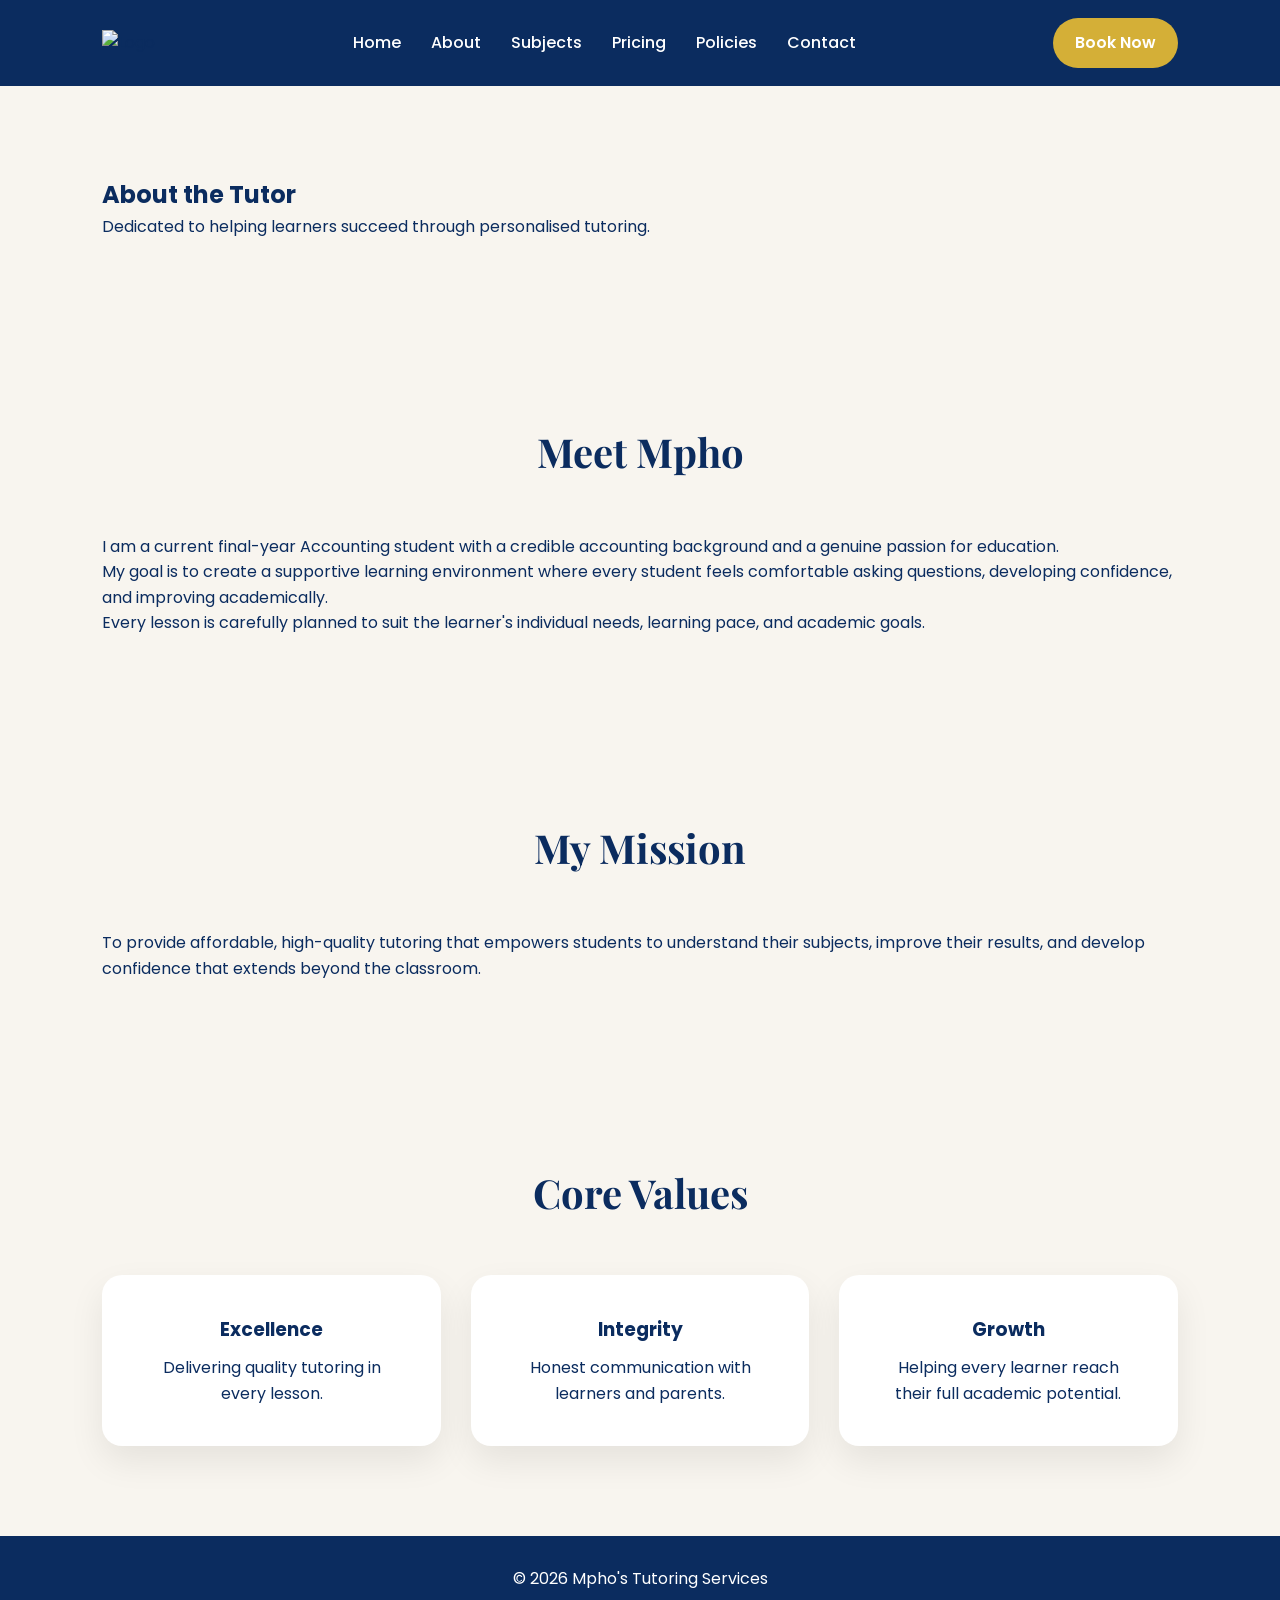
==== about.html @ 8856377a "Create about.html" ====
<!DOCTYPE html>
<html lang="en">

<head>

    <meta charset="UTF-8">
    <meta name="viewport" content="width=device-width, initial-scale=1.0">

    <title>About | Mpho's Tutoring Services</title>

    <link rel="stylesheet" href="css/style.css">

    <link href="https://fonts.googleapis.com/css2?family=Poppins:wght@300;400;500;600;700&family=Playfair+Display:wght@600;700&display=swap" rel="stylesheet">

</head>

<body>

<header>

    <div class="logo">
        <img src="images/logo.png" alt="Logo">
    </div>

    <nav>

        <ul>

            <li><a href="index.html">Home</a></li>

            <li><a href="about.html" class="active">About</a></li>

            <li><a href="subjects.html">Subjects</a></li>

            <li><a href="pricing.html">Pricing</a></li>

            <li><a href="policies.html">Policies</a></li>

            <li><a href="contact.html">Contact</a></li>

        </ul>

    </nav>

    <a href="booking.html" class="book-btn">Book Now</a>

</header>

<section class="page-hero">

    <h1>About the Tutor</h1>

    <p>Dedicated to helping learners succeed through personalised tutoring.</p>

</section>

<section class="about-section">

    <div class="about-text">

        <h2>Meet Mpho</h2>

        <p>

            I am a current final-year Accounting student with a credible accounting background and a genuine passion for education.

        </p>

        <p>

            My goal is to create a supportive learning environment where every student feels comfortable asking questions, developing confidence, and improving academically.

        </p>

        <p>

            Every lesson is carefully planned to suit the learner's individual needs, learning pace, and academic goals.

        </p>

    </div>

</section>

<section class="mission">

    <h2>My Mission</h2>

    <p>

        To provide affordable, high-quality tutoring that empowers students to understand their subjects, improve their results, and develop confidence that extends beyond the classroom.

    </p>

</section>

<section class="values">

    <h2>Core Values</h2>

    <div class="cards">

        <div class="card">

            <h3>Excellence</h3>

            <p>Delivering quality tutoring in every lesson.</p>

        </div>

        <div class="card">

            <h3>Integrity</h3>

            <p>Honest communication with learners and parents.</p>

        </div>

        <div class="card">

            <h3>Growth</h3>

            <p>Helping every learner reach their full academic potential.</p>

        </div>

    </div>

</section>

<footer>

    <p>© 2026 Mpho's Tutoring Services</p>

</footer>

</body>

</html>
---- css/style.css ----
/* ==========================
   MPHO'S TUTORING SERVICES
   STYLE SHEET
========================== */

*{
    margin:0;
    padding:0;
    box-sizing:border-box;
}

html{
    scroll-behavior:smooth;
}

body{
    font-family:'Poppins',sans-serif;
    background:#F8F5EF;
    color:#0B2C5F;
    line-height:1.6;
}

/* HEADER */

header{
    width:100%;
    background:#0B2C5F;
    display:flex;
    justify-content:space-between;
    align-items:center;
    padding:18px 8%;
    position:sticky;
    top:0;
    z-index:1000;
}

.logo img{
    width:70px;
}

nav ul{
    display:flex;
    list-style:none;
    gap:30px;
}

nav a{
    color:white;
    text-decoration:none;
    font-weight:500;
    transition:.3s;
}

nav a:hover{
    color:#D4AF37;
}

.book-btn{
    background:#D4AF37;
    color:white;
    padding:12px 22px;
    border-radius:50px;
    text-decoration:none;
    font-weight:600;
    transition:.3s;
}

.book-btn:hover{
    transform:translateY(-3px);
}

/* HERO */

.hero{
    min-height:90vh;
    display:flex;
    align-items:center;
    justify-content:space-between;
    padding:80px 8%;
    gap:60px;
}

.hero-text{
    max-width:600px;
}

.hero h1{
    font-family:'Playfair Display',serif;
    font-size:58px;
    margin-bottom:20px;
}

.hero h2{
    color:#D4AF37;
    margin-bottom:20px;
}

.hero p{
    margin-bottom:35px;
    font-size:18px;
}

.hero-button{
    display:inline-block;
    background:#0B2C5F;
    color:white;
    padding:16px 35px;
    border-radius:50px;
    text-decoration:none;
    transition:.3s;
}

.hero-button:hover{
    background:#D4AF37;
}

.hero-image img{
    width:350px;
}

/* SECTIONS */

section{
    padding:90px 8%;
}

section h2{
    font-family:'Playfair Display',serif;
    text-align:center;
    margin-bottom:50px;
    font-size:40px;
}

/* SUBJECTS */

.cards{
    display:grid;
    grid-template-columns:repeat(auto-fit,minmax(250px,1fr));
    gap:30px;
}

.card{
    background:white;
    border-radius:20px;
    padding:40px;
    text-align:center;
    box-shadow:0 15px 35px rgba(0,0,0,.08);
    transition:.3s;
}

.card:hover{
    transform:translateY(-10px);
}

.card i{
    font-size:50px;
    color:#D4AF37;
    margin-bottom:20px;
}

.card h3{
    margin-bottom:10px;
}

/* PRICING */

.pricing-grid{
    display:grid;
    grid-template-columns:repeat(auto-fit,minmax(250px,1fr));
    gap:30px;
}

.price-box{
    background:white;
    padding:40px;
    text-align:center;
    border-radius:20px;
    box-shadow:0 10px 25px rgba(0,0,0,.08);
}

.price-box span{
    display:block;
    margin-top:20px;
    color:#D4AF37;
    font-size:36px;
    font-weight:bold;
}

/* WHY CHOOSE US */

.why-grid{
    display:grid;
    grid-template-columns:repeat(auto-fit,minmax(220px,1fr));
    gap:25px;
}

.why-grid div{
    background:white;
    border-radius:18px;
    padding:35px;
    text-align:center;
}

.why-grid i{
    font-size:45px;
    color:#D4AF37;
    margin-bottom:15px;
}

/* CONTACT */

.contact{
    text-align:center;
}

.contact p{
    margin:15px 0;
    font-size:18px;
}

.contact i{
    color:#D4AF37;
    margin-right:10px;
}

/* FOOTER */

footer{
    background:#0B2C5F;
    color:white;
    text-align:center;
    padding:30px;
}

/* RESPONSIVE */

@media(max-width:900px){

header{
    flex-direction:column;
    gap:20px;
}

nav ul{
    flex-wrap:wrap;
    justify-content:center;
}

.hero{
    flex-direction:column;
    text-align:center;
}

.hero h1{
    font-size:42px;
}

.hero-image img{
    width:240px;
}

}
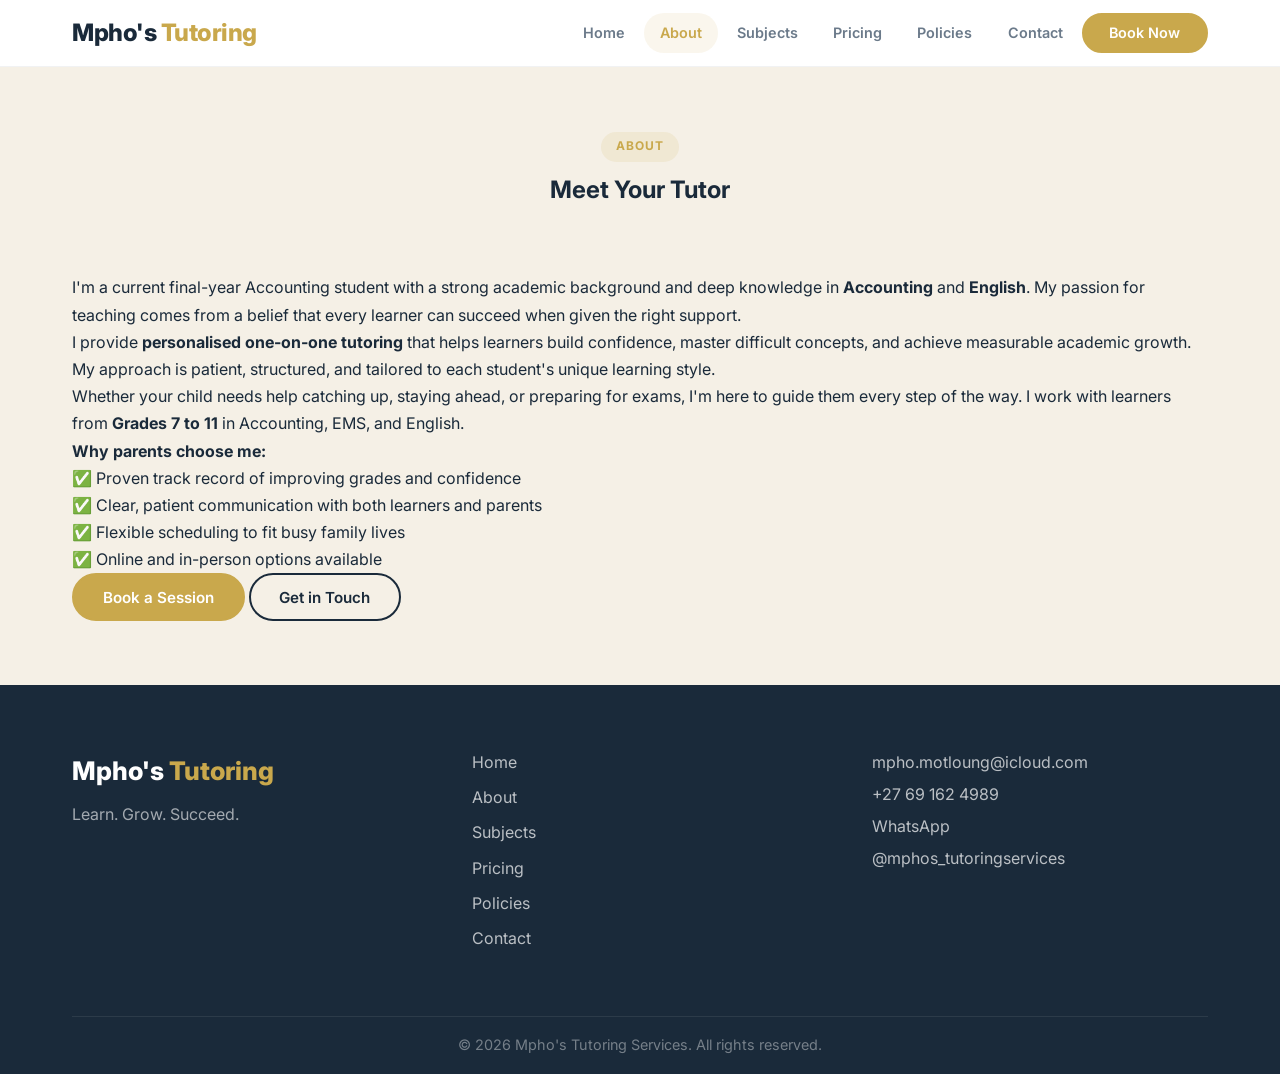
==== commit f72eb4c3: "Update about.html" ====
--- a/about.html
+++ b/about.html
@@ -1,139 +1,112 @@
 <!DOCTYPE html>
 <html lang="en">
-
 <head>
-
-    <meta charset="UTF-8">
-    <meta name="viewport" content="width=device-width, initial-scale=1.0">
-
+    <meta charset="UTF-8" />
+    <meta name="viewport" content="width=device-width, initial-scale=1.0" />
+    <meta name="description" content="About Mpho's Tutoring Services - Personalised Accounting, EMS and English tutoring for grades 7-11. Learn about our tutor and approach." />
     <title>About | Mpho's Tutoring Services</title>
-
-    <link rel="stylesheet" href="css/style.css">
-
-    <link href="https://fonts.googleapis.com/css2?family=Poppins:wght@300;400;500;600;700&family=Playfair+Display:wght@600;700&display=swap" rel="stylesheet">
-
+    <link rel="preconnect" href="https://fonts.googleapis.com">
+    <link rel="preconnect" href="https://fonts.gstatic.com" crossorigin>
+    <link href="https://fonts.googleapis.com/css2?family=Inter:opsz,wght@14..32,300;14..32,400;14..32,600;14..32,700;14..32,800&display=swap" rel="stylesheet">
+    <link rel="stylesheet" href="css/style.css" />
 </head>
-
 <body>
 
-<header>
+    <!-- ========== NAVIGATION ========== -->
+    <header role="banner">
+        <nav class="nav-container" role="navigation" aria-label="Main Navigation">
+            <div class="nav-logo">
+                <a href="index.html" aria-label="Homepage">
+                    <span class="logo-text">Mpho's <span>Tutoring</span></span>
+                </a>
+            </div>
+            <button class="nav-toggle" aria-label="Toggle navigation menu" aria-expanded="false">
+                <span class="hamburger"></span>
+                <span class="hamburger"></span>
+                <span class="hamburger"></span>
+            </button>
+            <ul class="nav-menu" role="menubar">
+                <li role="none"><a href="index.html" role="menuitem">Home</a></li>
+                <li role="none"><a href="about.html" role="menuitem" class="active" aria-current="page">About</a></li>
+                <li role="none"><a href="subjects.html" role="menuitem">Subjects</a></li>
+                <li role="none"><a href="pricing.html" role="menuitem">Pricing</a></li>
+                <li role="none"><a href="policies.html" role="menuitem">Policies</a></li>
+                <li role="none"><a href="contact.html" role="menuitem">Contact</a></li>
+                <li role="none" class="nav-cta"><a href="book.html" role="menuitem" class="btn btn-primary">Book Now</a></li>
+            </ul>
+        </nav>
+    </header>
 
-    <div class="logo">
-        <img src="images/logo.png" alt="Logo">
-    </div>
+    <!-- ========== ABOUT CONTENT ========== -->
+    <main>
+        <section class="section" aria-labelledby="about-title">
+            <div class="container">
+                <div class="section-header">
+                    <span class="section-badge">About</span>
+                    <h1 id="about-title">Meet Your Tutor</h1>
+                </div>
 
-    <nav>
+                <div class="about-full">
+                    <div class="about-text">
+                        <p>
+                            I'm a current final-year Accounting student with a strong academic background and deep knowledge in <strong>Accounting</strong> and <strong>English</strong>. My passion for teaching comes from a belief that every learner can succeed when given the right support.
+                        </p>
+                        <p>
+                            I provide <strong>personalised one-on-one tutoring</strong> that helps learners build confidence, master difficult concepts, and achieve measurable academic growth. My approach is patient, structured, and tailored to each student's unique learning style.
+                        </p>
+                        <p>
+                            Whether your child needs help catching up, staying ahead, or preparing for exams, I'm here to guide them every step of the way. I work with learners from <strong>Grades 7 to 11</strong> in Accounting, EMS, and English.
+                        </p>
+                        <p>
+                            <strong>Why parents choose me:</strong>
+                        </p>
+                        <ul class="about-list">
+                            <li>✅ Proven track record of improving grades and confidence</li>
+                            <li>✅ Clear, patient communication with both learners and parents</li>
+                            <li>✅ Flexible scheduling to fit busy family lives</li>
+                            <li>✅ Online and in-person options available</li>
+                        </ul>
+                        <div class="about-cta">
+                            <a href="book.html" class="btn btn-primary">Book a Session</a>
+                            <a href="contact.html" class="btn btn-outline">Get in Touch</a>
+                        </div>
+                    </div>
+                </div>
+            </div>
+        </section>
+    </main>
 
-        <ul>
+    <!-- ========== FOOTER ========== -->
+    <footer role="contentinfo">
+        <div class="container">
+            <div class="footer-grid">
+                <div class="footer-brand">
+                    <span class="logo-text">Mpho's <span>Tutoring</span></span>
+                    <p>Learn. Grow. Succeed.</p>
+                </div>
+                <nav class="footer-nav" aria-label="Footer Navigation">
+                    <ul role="list">
+                        <li><a href="index.html">Home</a></li>
+                        <li><a href="about.html">About</a></li>
+                        <li><a href="subjects.html">Subjects</a></li>
+                        <li><a href="pricing.html">Pricing</a></li>
+                        <li><a href="policies.html">Policies</a></li>
+                        <li><a href="contact.html">Contact</a></li>
+                    </ul>
+                </nav>
+                <div class="footer-contact">
+                    <p><a href="mailto:mpho.motloung@icloud.com">mpho.motloung@icloud.com</a></p>
+                    <p><a href="tel:+27691624989">+27 69 162 4989</a></p>
+                    <p><a href="https://wa.me/27646517789" target="_blank" rel="noopener noreferrer">WhatsApp</a></p>
+                    <p><a href="https://instagram.com/mphos_tutoringservices" target="_blank" rel="noopener noreferrer">@mphos_tutoringservices</a></p>
+                </div>
+            </div>
+            <div class="footer-bottom">
+                <p>&copy; 2026 Mpho's Tutoring Services. All rights reserved.</p>
+            </div>
+        </div>
+    </footer>
 
-            <li><a href="index.html">Home</a></li>
-
-            <li><a href="about.html" class="active">About</a></li>
-
-            <li><a href="subjects.html">Subjects</a></li>
-
-            <li><a href="pricing.html">Pricing</a></li>
-
-            <li><a href="policies.html">Policies</a></li>
-
-            <li><a href="contact.html">Contact</a></li>
-
-        </ul>
-
-    </nav>
-
-    <a href="booking.html" class="book-btn">Book Now</a>
-
-</header>
-
-<section class="page-hero">
-
-    <h1>About the Tutor</h1>
-
-    <p>Dedicated to helping learners succeed through personalised tutoring.</p>
-
-</section>
-
-<section class="about-section">
-
-    <div class="about-text">
-
-        <h2>Meet Mpho</h2>
-
-        <p>
-
-            I am a current final-year Accounting student with a credible accounting background and a genuine passion for education.
-
-        </p>
-
-        <p>
-
-            My goal is to create a supportive learning environment where every student feels comfortable asking questions, developing confidence, and improving academically.
-
-        </p>
-
-        <p>
-
-            Every lesson is carefully planned to suit the learner's individual needs, learning pace, and academic goals.
-
-        </p>
-
-    </div>
-
-</section>
-
-<section class="mission">
-
-    <h2>My Mission</h2>
-
-    <p>
-
-        To provide affordable, high-quality tutoring that empowers students to understand their subjects, improve their results, and develop confidence that extends beyond the classroom.
-
-    </p>
-
-</section>
-
-<section class="values">
-
-    <h2>Core Values</h2>
-
-    <div class="cards">
-
-        <div class="card">
-
-            <h3>Excellence</h3>
-
-            <p>Delivering quality tutoring in every lesson.</p>
-
-        </div>
-
-        <div class="card">
-
-            <h3>Integrity</h3>
-
-            <p>Honest communication with learners and parents.</p>
-
-        </div>
-
-        <div class="card">
-
-            <h3>Growth</h3>
-
-            <p>Helping every learner reach their full academic potential.</p>
-
-        </div>
-
-    </div>
-
-</section>
-
-<footer>
-
-    <p>© 2026 Mpho's Tutoring Services</p>
-
-</footer>
-
+    <script src="js/main.js" defer></script>
 </body>
-
 </html>
--- a/css/style.css
+++ b/css/style.css
@@ -1,262 +1,795 @@
-/* ==========================
-   MPHO'S TUTORING SERVICES
-   STYLE SHEET
-========================== */
-
-*{
-    margin:0;
-    padding:0;
-    box-sizing:border-box;
-}
-
-html{
-    scroll-behavior:smooth;
-}
-
-body{
-    font-family:'Poppins',sans-serif;
-    background:#F8F5EF;
-    color:#0B2C5F;
-    line-height:1.6;
-}
-
-/* HEADER */
-
-header{
-    width:100%;
-    background:#0B2C5F;
-    display:flex;
-    justify-content:space-between;
-    align-items:center;
-    padding:18px 8%;
-    position:sticky;
-    top:0;
-    z-index:1000;
-}
-
-.logo img{
-    width:70px;
-}
-
-nav ul{
-    display:flex;
-    list-style:none;
-    gap:30px;
-}
-
-nav a{
-    color:white;
-    text-decoration:none;
-    font-weight:500;
-    transition:.3s;
-}
-
-nav a:hover{
-    color:#D4AF37;
-}
-
-.book-btn{
-    background:#D4AF37;
-    color:white;
-    padding:12px 22px;
-    border-radius:50px;
-    text-decoration:none;
-    font-weight:600;
-    transition:.3s;
-}
-
-.book-btn:hover{
-    transform:translateY(-3px);
-}
-
-/* HERO */
-
-.hero{
-    min-height:90vh;
-    display:flex;
-    align-items:center;
-    justify-content:space-between;
-    padding:80px 8%;
-    gap:60px;
-}
-
-.hero-text{
-    max-width:600px;
-}
-
-.hero h1{
-    font-family:'Playfair Display',serif;
-    font-size:58px;
-    margin-bottom:20px;
-}
-
-.hero h2{
-    color:#D4AF37;
-    margin-bottom:20px;
-}
-
-.hero p{
-    margin-bottom:35px;
-    font-size:18px;
-}
-
-.hero-button{
-    display:inline-block;
-    background:#0B2C5F;
-    color:white;
-    padding:16px 35px;
-    border-radius:50px;
-    text-decoration:none;
-    transition:.3s;
-}
-
-.hero-button:hover{
-    background:#D4AF37;
-}
-
-.hero-image img{
-    width:350px;
-}
-
-/* SECTIONS */
-
-section{
-    padding:90px 8%;
-}
-
-section h2{
-    font-family:'Playfair Display',serif;
-    text-align:center;
-    margin-bottom:50px;
-    font-size:40px;
-}
-
-/* SUBJECTS */
-
-.cards{
-    display:grid;
-    grid-template-columns:repeat(auto-fit,minmax(250px,1fr));
-    gap:30px;
-}
-
-.card{
-    background:white;
-    border-radius:20px;
-    padding:40px;
-    text-align:center;
-    box-shadow:0 15px 35px rgba(0,0,0,.08);
-    transition:.3s;
-}
-
-.card:hover{
-    transform:translateY(-10px);
-}
-
-.card i{
-    font-size:50px;
-    color:#D4AF37;
-    margin-bottom:20px;
-}
-
-.card h3{
-    margin-bottom:10px;
-}
-
-/* PRICING */
-
-.pricing-grid{
-    display:grid;
-    grid-template-columns:repeat(auto-fit,minmax(250px,1fr));
-    gap:30px;
-}
-
-.price-box{
-    background:white;
-    padding:40px;
-    text-align:center;
-    border-radius:20px;
-    box-shadow:0 10px 25px rgba(0,0,0,.08);
-}
-
-.price-box span{
-    display:block;
-    margin-top:20px;
-    color:#D4AF37;
-    font-size:36px;
-    font-weight:bold;
-}
-
-/* WHY CHOOSE US */
-
-.why-grid{
-    display:grid;
-    grid-template-columns:repeat(auto-fit,minmax(220px,1fr));
-    gap:25px;
-}
-
-.why-grid div{
-    background:white;
-    border-radius:18px;
-    padding:35px;
-    text-align:center;
-}
-
-.why-grid i{
-    font-size:45px;
-    color:#D4AF37;
-    margin-bottom:15px;
-}
-
-/* CONTACT */
-
-.contact{
-    text-align:center;
-}
-
-.contact p{
-    margin:15px 0;
-    font-size:18px;
-}
-
-.contact i{
-    color:#D4AF37;
-    margin-right:10px;
-}
-
-/* FOOTER */
-
-footer{
-    background:#0B2C5F;
-    color:white;
-    text-align:center;
-    padding:30px;
-}
-
-/* RESPONSIVE */
-
-@media(max-width:900px){
-
-header{
-    flex-direction:column;
-    gap:20px;
-}
-
-nav ul{
-    flex-wrap:wrap;
-    justify-content:center;
-}
-
-.hero{
-    flex-direction:column;
-    text-align:center;
-}
-
-.hero h1{
-    font-size:42px;
-}
-
-.hero-image img{
-    width:240px;
-}
-
-}
+/* ============================
+   CSS VARIABLES & RESET
+   ============================ */
+:root {
+    --color-navy: #1A2A3A;
+    --color-navy-light: #2C4055;
+    --color-gold: #C9A84C;
+    --color-gold-light: #E2C66E;
+    --color-cream: #F5F0E6;
+    --color-cream-dark: #E8DFD0;
+    --color-white: #FFFFFF;
+    --color-gray: #6B7A8A;
+    --color-text: #1A2A3A;
+
+    --font-primary: 'Inter', -apple-system, BlinkMacSystemFont, 'Segoe UI', Roboto, sans-serif;
+
+    --spacing-xs: 0.25rem;
+    --spacing-sm: 0.5rem;
+    --spacing-md: 1rem;
+    --spacing-lg: 2rem;
+    --spacing-xl: 4rem;
+    --spacing-xxl: 6rem;
+
+    --radius: 12px;
+    --radius-sm: 6px;
+    --shadow: 0 4px 20px rgba(26, 42, 58, 0.08);
+    --shadow-hover: 0 8px 30px rgba(26, 42, 58, 0.15);
+
+    --transition: 0.3s cubic-bezier(0.4, 0, 0.2, 1);
+}
+
+/* Reset */
+*,
+*::before,
+*::after {
+    margin: 0;
+    padding: 0;
+    box-sizing: border-box;
+}
+
+html {
+    scroll-behavior: smooth;
+    -webkit-text-size-adjust: 100%;
+}
+
+body {
+    font-family: var(--font-primary);
+    font-weight: 400;
+    line-height: 1.7;
+    color: var(--color-text);
+    background: var(--color-cream);
+    -webkit-font-smoothing: antialiased;
+    -moz-osx-font-smoothing: grayscale;
+}
+
+img {
+    max-width: 100%;
+    height: auto;
+    display: block;
+}
+
+a {
+    color: var(--color-gold);
+    text-decoration: none;
+    transition: color var(--transition);
+}
+
+a:hover,
+a:focus-visible {
+    color: var(--color-gold-light);
+}
+
+ul {
+    list-style: none;
+}
+
+/* ============================
+   CONTAINER & UTILITY
+   ============================ */
+.container {
+    max-width: 1200px;
+    margin: 0 auto;
+    padding: 0 var(--spacing-lg);
+}
+
+.section {
+    padding: var(--spacing-xl) 0;
+}
+
+.section-header {
+    text-align: center;
+    margin-bottom: var(--spacing-xl);
+}
+
+.section-badge {
+    display: inline-block;
+    font-size: 0.75rem;
+    font-weight: 700;
+    letter-spacing: 0.1em;
+    text-transform: uppercase;
+    color: var(--color-gold);
+    background: rgba(201, 168, 76, 0.12);
+    padding: 0.3rem 0.9rem;
+    border-radius: 100px;
+    margin-bottom: var(--spacing-sm);
+}
+
+.section-header h2 {
+    font-size: clamp(2rem, 4vw, 2.8rem);
+    font-weight: 800;
+    letter-spacing: -0.02em;
+    line-height: 1.2;
+    margin-bottom: var(--spacing-sm);
+}
+
+.section-header p {
+    font-size: 1.1rem;
+    color: var(--color-gray);
+    max-width: 600px;
+    margin: 0 auto;
+}
+
+.section-cta {
+    text-align: center;
+    margin-top: var(--spacing-lg);
+}
+
+/* ============================
+   BUTTONS
+   ============================ */
+.btn {
+    display: inline-block;
+    font-family: var(--font-primary);
+    font-weight: 600;
+    font-size: 0.95rem;
+    padding: 0.7rem 1.8rem;
+    border-radius: 50px;
+    border: 2px solid transparent;
+    cursor: pointer;
+    transition: all var(--transition);
+    text-align: center;
+    text-decoration: none;
+    line-height: 1.4;
+}
+
+.btn-primary {
+    background: var(--color-gold);
+    color: var(--color-white);
+    border-color: var(--color-gold);
+}
+
+.btn-primary:hover,
+.btn-primary:focus-visible {
+    background: var(--color-gold-light);
+    border-color: var(--color-gold-light);
+    transform: translateY(-2px);
+    box-shadow: 0 8px 25px rgba(201, 168, 76, 0.35);
+}
+
+.btn-secondary {
+    background: var(--color-navy);
+    color: var(--color-white);
+    border-color: var(--color-navy);
+}
+
+.btn-secondary:hover,
+.btn-secondary:focus-visible {
+    background: var(--color-navy-light);
+    border-color: var(--color-navy-light);
+    transform: translateY(-2px);
+    box-shadow: 0 8px 25px rgba(26, 42, 58, 0.25);
+}
+
+.btn-outline {
+    background: transparent;
+    color: var(--color-navy);
+    border-color: var(--color-navy);
+}
+
+.btn-outline:hover,
+.btn-outline:focus-visible {
+    background: var(--color-navy);
+    color: var(--color-white);
+    transform: translateY(-2px);
+}
+
+.btn-large {
+    padding: 0.9rem 2.4rem;
+    font-size: 1.05rem;
+}
+
+/* ============================
+   CARDS
+   ============================ */
+.card {
+    background: var(--color-white);
+    border-radius: var(--radius);
+    padding: var(--spacing-lg);
+    box-shadow: var(--shadow);
+    transition: all var(--transition);
+}
+
+.card:hover {
+    transform: translateY(-6px);
+    box-shadow: var(--shadow-hover);
+}
+
+.card-grid {
+    display: grid;
+    grid-template-columns: repeat(auto-fit, minmax(260px, 1fr));
+    gap: var(--spacing-lg);
+}
+
+/* ============================
+   NAVIGATION
+   ============================ */
+header {
+    background: var(--color-white);
+    border-bottom: 1px solid rgba(26, 42, 58, 0.06);
+    position: relative;
+    z-index: 1000;
+}
+
+.nav-container {
+    max-width: 1200px;
+    margin: 0 auto;
+    padding: 0.8rem var(--spacing-lg);
+    display: flex;
+    justify-content: space-between;
+    align-items: center;
+}
+
+.nav-logo .logo-text {
+    font-size: 1.5rem;
+    font-weight: 800;
+    color: var(--color-navy);
+    letter-spacing: -0.02em;
+}
+
+.nav-logo .logo-text span {
+    color: var(--color-gold);
+}
+
+.nav-menu {
+    display: flex;
+    align-items: center;
+    gap: 0.2rem;
+}
+
+.nav-menu li {
+    margin: 0;
+}
+
+.nav-menu a {
+    display: block;
+    padding: 0.5rem 1rem;
+    font-size: 0.9rem;
+    font-weight: 600;
+    color: var(--color-gray);
+    border-radius: 50px;
+    transition: all var(--transition);
+}
+
+.nav-menu a:hover,
+.nav-menu a:focus-visible {
+    color: var(--color-navy);
+    background: rgba(26, 42, 58, 0.04);
+}
+
+.nav-menu a.active {
+    color: var(--color-gold);
+    background: rgba(201, 168, 76, 0.10);
+}
+
+.nav-cta a {
+    background: var(--color-gold);
+    color: var(--color-white) !important;
+    padding: 0.5rem 1.6rem !important;
+}
+
+.nav-cta a:hover,
+.nav-cta a:focus-visible {
+    background: var(--color-gold-light) !important;
+    color: var(--color-white) !important;
+    transform: translateY(-2px);
+}
+
+/* Hamburger */
+.nav-toggle {
+    display: none;
+    flex-direction: column;
+    gap: 5px;
+    background: transparent;
+    border: none;
+    cursor: pointer;
+    padding: 0.3rem;
+}
+
+.nav-toggle .hamburger {
+    display: block;
+    width: 25px;
+    height: 3px;
+    background: var(--color-navy);
+    border-radius: 3px;
+    transition: all var(--transition);
+}
+
+/* ============================
+   HERO
+   ============================ */
+.hero {
+    background: linear-gradient(135deg, var(--color-cream) 0%, var(--color-white) 100%);
+    padding: var(--spacing-xl) 0;
+    border-bottom: 1px solid rgba(201, 168, 76, 0.15);
+}
+
+.hero-grid {
+    display: grid;
+    grid-template-columns: 1fr 1fr;
+    gap: var(--spacing-xl);
+    align-items: center;
+}
+
+.hero-tagline {
+    font-size: 0.85rem;
+    font-weight: 600;
+    letter-spacing: 0.08em;
+    text-transform: uppercase;
+    color: var(--color-gold);
+    margin-bottom: var(--spacing-sm);
+}
+
+.hero-content h1 {
+    font-size: clamp(2.8rem, 6vw, 4.5rem);
+    font-weight: 800;
+    line-height: 1.1;
+    letter-spacing: -0.03em;
+    margin-bottom: var(--spacing-md);
+}
+
+.hero-content h1 span {
+    color: var(--color-gold);
+}
+
+.hero-description {
+    font-size: 1.15rem;
+    color: var(--color-gray);
+    max-width: 520px;
+    margin-bottom: var(--spacing-lg);
+    line-height: 1.8;
+}
+
+.hero-actions {
+    display: flex;
+    flex-wrap: wrap;
+    gap: var(--spacing-md);
+}
+
+.hero-visual {
+    display: flex;
+    justify-content: center;
+    align-items: center;
+}
+
+.hero-decoration {
+    width: 100%;
+    aspect-ratio: 1/1;
+    max-width: 420px;
+    background: radial-gradient(circle at 30% 30%, var(--color-gold-light), var(--color-gold));
+    border-radius: 50%;
+    opacity: 0.15;
+    position: relative;
+}
+
+/* ============================
+   SUBJECTS
+   ============================ */
+.subject-card .card-icon {
+    font-size: 2.4rem;
+    margin-bottom: var(--spacing-sm);
+}
+
+.subject-card h3 {
+    font-size: 1.3rem;
+    font-weight: 700;
+    margin-bottom: 0.2rem;
+}
+
+.subject-card p {
+    color: var(--color-gray);
+    font-weight: 500;
+    margin-bottom: var(--spacing-md);
+}
+
+.card-link {
+    font-weight: 600;
+    font-size: 0.95rem;
+    display: inline-flex;
+    align-items: center;
+    gap: 0.3rem;
+}
+
+/* ============================
+   PRICING
+   ============================ */
+.pricing-preview {
+    background: var(--color-white);
+}
+
+.pricing-grid {
+    grid-template-columns: repeat(auto-fit, minmax(240px, 1fr));
+}
+
+.pricing-card {
+    text-align: center;
+    padding: var(--spacing-lg);
+    position: relative;
+}
+
+.pricing-card.featured {
+    border: 2px solid var(--color-gold);
+    background: linear-gradient(180deg, var(--color-white), rgba(201, 168, 76, 0.04));
+}
+
+.pricing-badge {
+    position: absolute;
+    top: -12px;
+    left: 50%;
+    transform: translateX(-50%);
+    background: var(--color-gold);
+    color: var(--color-white);
+    font-size: 0.75rem;
+    font-weight: 700;
+    padding: 0.2rem 1.2rem;
+    border-radius: 50px;
+    letter-spacing: 0.04em;
+}
+
+.pricing-header h3 {
+    font-size: 1.3rem;
+    font-weight: 700;
+}
+
+.pricing-duration {
+    color: var(--color-gray);
+    font-size: 0.9rem;
+}
+
+.pricing-price {
+    font-size: 2.8rem;
+    font-weight: 800;
+    color: var(--color-navy);
+    margin: var(--spacing-sm) 0;
+}
+
+.pricing-features {
+    text-align: left;
+    margin: var(--spacing-md) 0 var(--spacing-lg);
+    padding: 0;
+}
+
+.pricing-features li {
+    padding: 0.3rem 0;
+    font-size: 0.95rem;
+    display: flex;
+    align-items: center;
+    gap: 0.5rem;
+}
+
+.pricing-card .btn {
+    width: 100%;
+}
+
+/* ============================
+   ABOUT TEASER
+   ============================ */
+.about-teaser {
+    background: var(--color-navy);
+    color: var(--color-white);
+}
+
+.about-teaser .section-badge {
+    background: rgba(201, 168, 76, 0.2);
+}
+
+.about-teaser h2 {
+    color: var(--color-white);
+}
+
+.about-teaser p {
+    color: rgba(255, 255, 255, 0.8);
+}
+
+.about-grid {
+    display: grid;
+    grid-template-columns: 2fr 1fr;
+    gap: var(--spacing-xl);
+    align-items: center;
+}
+
+.about-content p {
+    margin-bottom: var(--spacing-md);
+}
+
+.about-content .btn-primary {
+    margin-top: var(--spacing-sm);
+}
+
+.about-highlights {
+    display: grid;
+    grid-template-columns: 1fr;
+    gap: var(--spacing-lg);
+}
+
+.highlight-item {
+    text-align: center;
+    background: rgba(255, 255, 255, 0.06);
+    padding: var(--spacing-md);
+    border-radius: var(--radius);
+    border-left: 4px solid var(--color-gold);
+}
+
+.highlight-number {
+    display: block;
+    font-size: 2.8rem;
+    font-weight: 800;
+    color: var(--color-gold);
+    line-height: 1.2;
+}
+
+.highlight-label {
+    font-size: 0.95rem;
+    color: rgba(255, 255, 255, 0.7);
+}
+
+/* ============================
+   WHY CHOOSE
+   ============================ */
+.why-choose {
+    background: var(--color-cream);
+}
+
+.why-card {
+    text-align: center;
+}
+
+.why-icon {
+    font-size: 2.8rem;
+    margin-bottom: var(--spacing-sm);
+}
+
+.why-card h3 {
+    font-size: 1.2rem;
+    font-weight: 700;
+    margin-bottom: 0.3rem;
+}
+
+.why-card p {
+    color: var(--color-gray);
+    font-size: 0.95rem;
+}
+
+/* ============================
+   FOOTER
+   ============================ */
+footer {
+    background: var(--color-navy);
+    color: rgba(255, 255, 255, 0.7);
+    padding: var(--spacing-xl) 0 var(--spacing-md);
+}
+
+.footer-grid {
+    display: grid;
+    grid-template-columns: 1fr 1fr 1fr;
+    gap: var(--spacing-xl);
+    margin-bottom: var(--spacing-xl);
+}
+
+.footer-brand .logo-text {
+    font-size: 1.6rem;
+    font-weight: 800;
+    color: var(--color-white);
+}
+
+.footer-brand .logo-text span {
+    color: var(--color-gold);
+}
+
+.footer-brand p {
+    margin-top: var(--spacing-sm);
+    font-size: 1rem;
+    color: rgba(255, 255, 255, 0.6);
+}
+
+.footer-nav ul {
+    display: flex;
+    flex-direction: column;
+    gap: 0.5rem;
+}
+
+.footer-nav a {
+    color: rgba(255, 255, 255, 0.7);
+    transition: color var(--transition);
+}
+
+.footer-nav a:hover,
+.footer-nav a:focus-visible {
+    color: var(--color-gold);
+}
+
+.footer-contact p {
+    margin-bottom: 0.3rem;
+}
+
+.footer-contact a {
+    color: rgba(255, 255, 255, 0.7);
+}
+
+.footer-contact a:hover,
+.footer-contact a:focus-visible {
+    color: var(--color-gold);
+}
+
+.footer-bottom {
+    border-top: 1px solid rgba(255, 255, 255, 0.08);
+    padding-top: var(--spacing-md);
+    text-align: center;
+    font-size: 0.9rem;
+    color: rgba(255, 255, 255, 0.4);
+}
+
+/* ============================
+   RESPONSIVE
+   ============================ */
+@media (max-width: 1024px) {
+    .hero-grid {
+        grid-template-columns: 1fr;
+        text-align: center;
+    }
+
+    .hero-description {
+        margin-left: auto;
+        margin-right: auto;
+    }
+
+    .hero-actions {
+        justify-content: center;
+    }
+
+    .hero-decoration {
+        max-width: 300px;
+        margin: 0 auto;
+    }
+
+    .about-grid {
+        grid-template-columns: 1fr;
+        text-align: center;
+    }
+
+    .about-highlights {
+        grid-template-columns: repeat(3, 1fr);
+    }
+
+    .footer-grid {
+        grid-template-columns: 1fr;
+        gap: var(--spacing-lg);
+        text-align: center;
+    }
+
+    .footer-nav ul {
+        flex-direction: row;
+        justify-content: center;
+        flex-wrap: wrap;
+    }
+}
+
+@media (max-width: 768px) {
+    .nav-menu {
+        position: fixed;
+        top: 0;
+        left: 0;
+        right: 0;
+        bottom: 0;
+        background: var(--color-white);
+        flex-direction: column;
+        justify-content: center;
+        gap: var(--spacing-md);
+        padding: var(--spacing-xl);
+        transform: translateX(100%);
+        transition: transform var(--transition);
+        z-index: 999;
+    }
+
+    .nav-menu.open {
+        transform: translateX(0);
+    }
+
+    .nav-toggle {
+        display: flex;
+        z-index: 1001;
+    }
+
+    .nav-toggle.open .hamburger:nth-child(1) {
+        transform: rotate(45deg) translate(5px, 5px);
+    }
+
+    .nav-toggle.open .hamburger:nth-child(2) {
+        opacity: 0;
+    }
+
+    .nav-toggle.open .hamburger:nth-child(3) {
+        transform: rotate(-45deg) translate(5px, -5px);
+    }
+
+    .nav-menu a {
+        font-size: 1.2rem;
+        padding: 0.8rem 1.5rem;
+        width: 100%;
+        text-align: center;
+    }
+
+    .nav-cta a {
+        width: auto;
+        margin: 0 auto;
+    }
+
+    .hero-content h1 {
+        font-size: clamp(2.2rem, 8vw, 3.2rem);
+    }
+
+    .card-grid {
+        grid-template-columns: 1fr;
+        max-width: 400px;
+        margin: 0 auto;
+    }
+
+    .pricing-grid {
+        max-width: 400px;
+    }
+
+    .about-highlights {
+        grid-template-columns: 1fr;
+        max-width: 300px;
+        margin: 0 auto;
+    }
+
+    .section {
+        padding: var(--spacing-lg) 0;
+    }
+}
+
+@media (max-width: 480px) {
+    .container {
+        padding: 0 var(--spacing-md);
+    }
+
+    .hero-actions {
+        flex-direction: column;
+        align-items: center;
+    }
+
+    .btn-large {
+        width: 100%;
+        justify-content: center;
+    }
+}
+
+/* ============================
+   ACCESSIBILITY
+   ============================ */
+@media (prefers-reduced-motion: reduce) {
+    *,
+    *::before,
+    *::after {
+        animation-duration: 0.01ms !important;
+        animation-iteration-count: 1 !important;
+        transition-duration: 0.01ms !important;
+    }
+}
+
+:focus-visible {
+    outline: 3px solid var(--color-gold);
+    outline-offset: 2px;
+}
+
+.sr-only {
+    position: absolute;
+    width: 1px;
+    height: 1px;
+    padding: 0;
+    margin: -1px;
+    overflow: hidden;
+    clip: rect(0, 0, 0, 0);
+    border: 0;
+}
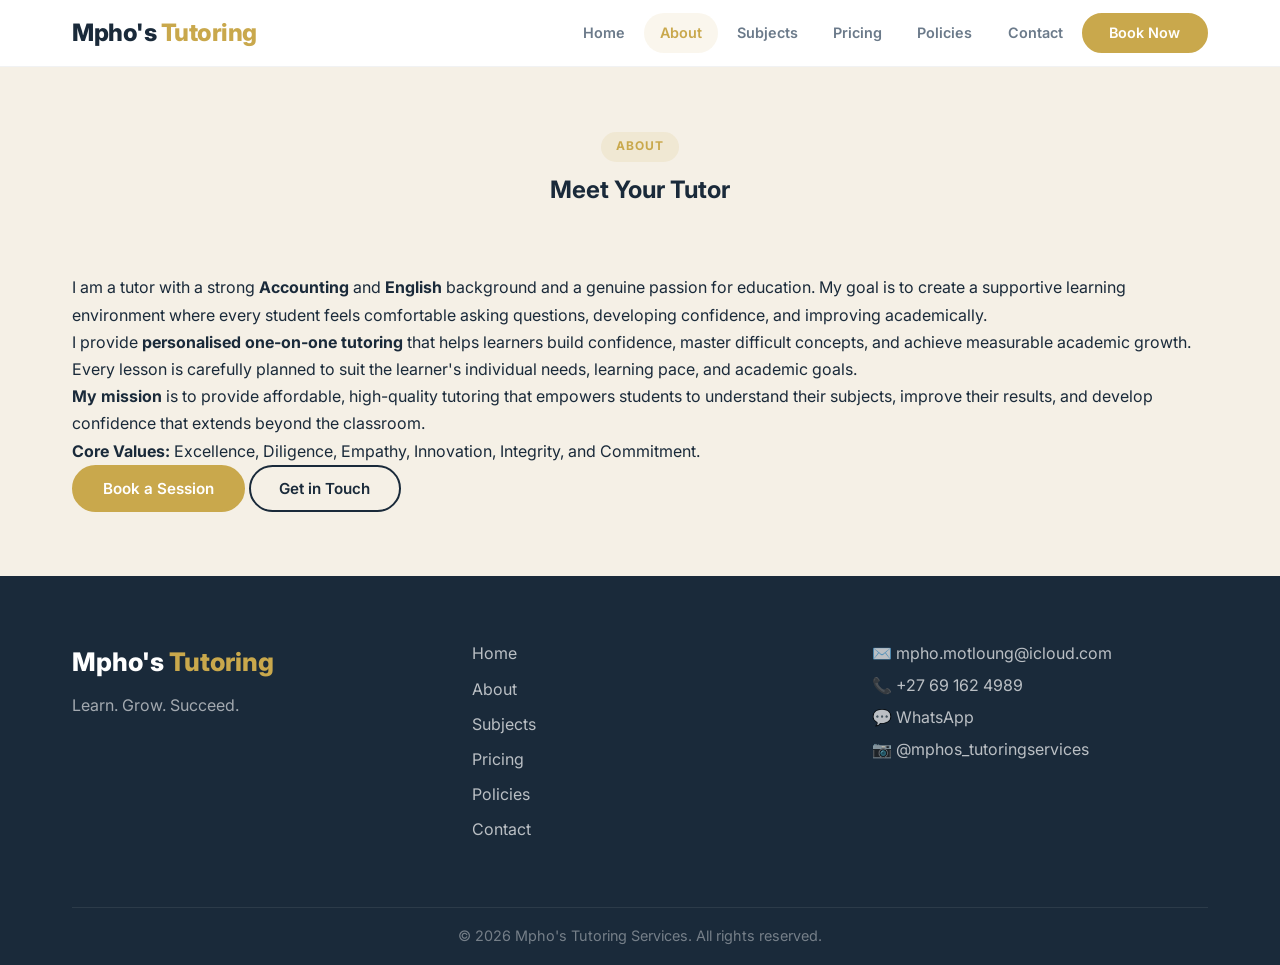
==== commit 2b3b3054: "Update about.html" ====
--- a/about.html
+++ b/about.html
@@ -3,7 +3,7 @@
 <head>
     <meta charset="UTF-8" />
     <meta name="viewport" content="width=device-width, initial-scale=1.0" />
-    <meta name="description" content="About Mpho's Tutoring Services - Personalised Accounting, EMS and English tutoring for grades 7-11. Learn about our tutor and approach." />
+    <meta name="description" content="About Mpho's Tutoring Services - Professional Accounting, EMS and English tutoring for grades 7-11. Learn about our tutor and approach." />
     <title>About | Mpho's Tutoring Services</title>
     <link rel="preconnect" href="https://fonts.googleapis.com">
     <link rel="preconnect" href="https://fonts.gstatic.com" crossorigin>
@@ -49,23 +49,17 @@
                 <div class="about-full">
                     <div class="about-text">
                         <p>
-                            I'm a current final-year Accounting student with a strong academic background and deep knowledge in <strong>Accounting</strong> and <strong>English</strong>. My passion for teaching comes from a belief that every learner can succeed when given the right support.
+                            I am a tutor with a strong <strong>Accounting</strong> and <strong>English</strong> background and a genuine passion for education. My goal is to create a supportive learning environment where every student feels comfortable asking questions, developing confidence, and improving academically.
                         </p>
                         <p>
-                            I provide <strong>personalised one-on-one tutoring</strong> that helps learners build confidence, master difficult concepts, and achieve measurable academic growth. My approach is patient, structured, and tailored to each student's unique learning style.
+                            I provide <strong>personalised one-on-one tutoring</strong> that helps learners build confidence, master difficult concepts, and achieve measurable academic growth. Every lesson is carefully planned to suit the learner's individual needs, learning pace, and academic goals.
                         </p>
                         <p>
-                            Whether your child needs help catching up, staying ahead, or preparing for exams, I'm here to guide them every step of the way. I work with learners from <strong>Grades 7 to 11</strong> in Accounting, EMS, and English.
+                            <strong>My mission</strong> is to provide affordable, high-quality tutoring that empowers students to understand their subjects, improve their results, and develop confidence that extends beyond the classroom.
                         </p>
                         <p>
-                            <strong>Why parents choose me:</strong>
+                            <strong>Core Values:</strong> Excellence, Diligence, Empathy, Innovation, Integrity, and Commitment.
                         </p>
-                        <ul class="about-list">
-                            <li>✅ Proven track record of improving grades and confidence</li>
-                            <li>✅ Clear, patient communication with both learners and parents</li>
-                            <li>✅ Flexible scheduling to fit busy family lives</li>
-                            <li>✅ Online and in-person options available</li>
-                        </ul>
                         <div class="about-cta">
                             <a href="book.html" class="btn btn-primary">Book a Session</a>
                             <a href="contact.html" class="btn btn-outline">Get in Touch</a>
@@ -95,10 +89,10 @@
                     </ul>
                 </nav>
                 <div class="footer-contact">
-                    <p><a href="mailto:mpho.motloung@icloud.com">mpho.motloung@icloud.com</a></p>
-                    <p><a href="tel:+27691624989">+27 69 162 4989</a></p>
-                    <p><a href="https://wa.me/27646517789" target="_blank" rel="noopener noreferrer">WhatsApp</a></p>
-                    <p><a href="https://instagram.com/mphos_tutoringservices" target="_blank" rel="noopener noreferrer">@mphos_tutoringservices</a></p>
+                    <p><a href="mailto:mpho.motloung@icloud.com">✉️ mpho.motloung@icloud.com</a></p>
+                    <p><a href="tel:+27691624989">📞 +27 69 162 4989</a></p>
+                    <p><a href="https://wa.me/27646517789" target="_blank" rel="noopener noreferrer">💬 WhatsApp</a></p>
+                    <p><a href="https://instagram.com/mphos_tutoringservices" target="_blank" rel="noopener noreferrer">📷 @mphos_tutoringservices</a></p>
                 </div>
             </div>
             <div class="footer-bottom">
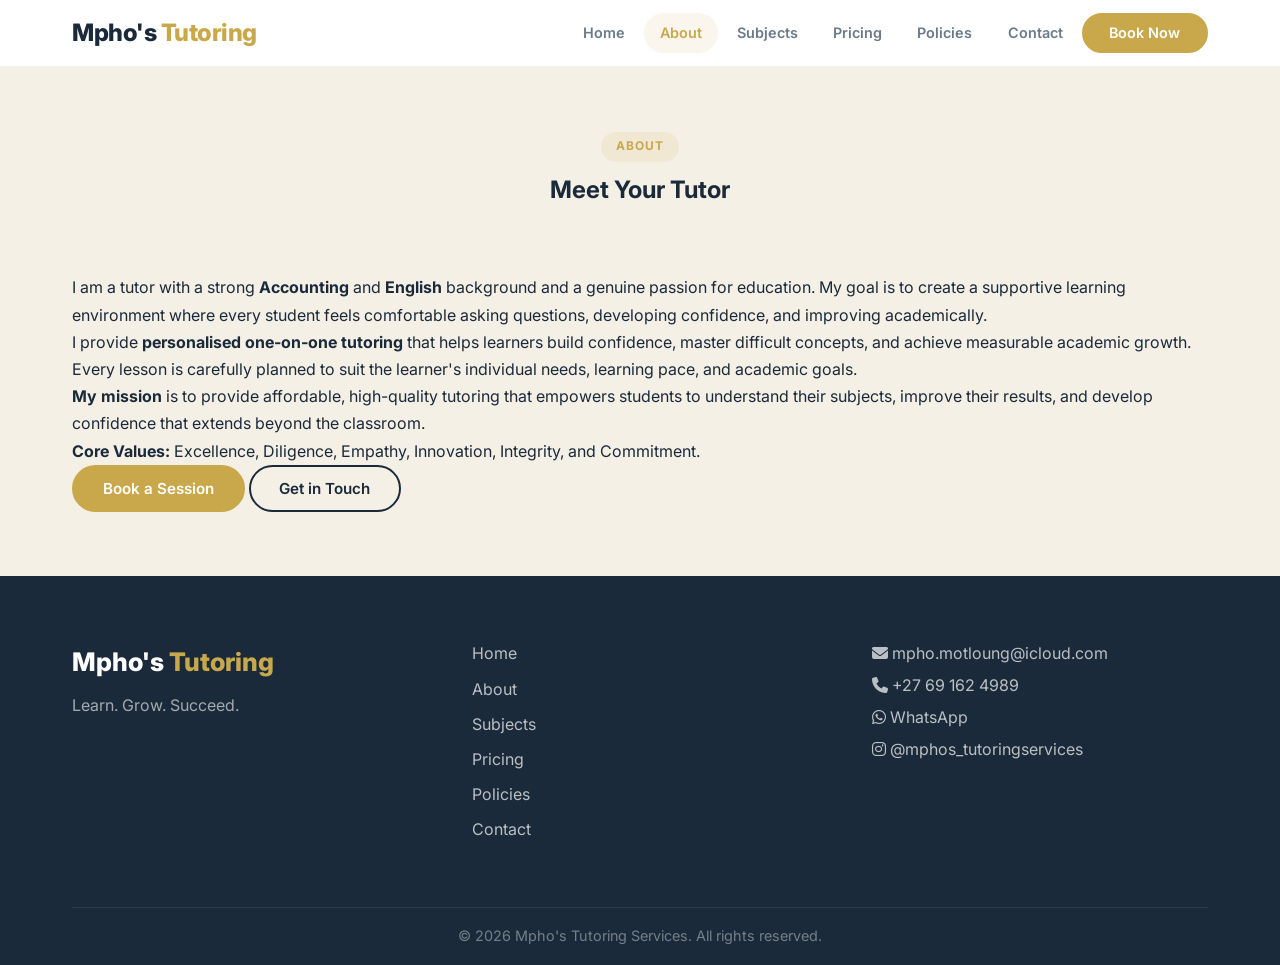
==== commit 98646b65: "Update about.html" ====
--- a/about.html
+++ b/about.html
@@ -9,6 +9,7 @@
     <link rel="preconnect" href="https://fonts.gstatic.com" crossorigin>
     <link href="https://fonts.googleapis.com/css2?family=Inter:opsz,wght@14..32,300;14..32,400;14..32,600;14..32,700;14..32,800&display=swap" rel="stylesheet">
     <link rel="stylesheet" href="css/style.css" />
+    <link rel="stylesheet" href="https://cdnjs.cloudflare.com/ajax/libs/font-awesome/6.5.0/css/all.min.css" />
 </head>
 <body>
 
@@ -89,10 +90,10 @@
                     </ul>
                 </nav>
                 <div class="footer-contact">
-                    <p><a href="mailto:mpho.motloung@icloud.com">✉️ mpho.motloung@icloud.com</a></p>
-                    <p><a href="tel:+27691624989">📞 +27 69 162 4989</a></p>
-                    <p><a href="https://wa.me/27646517789" target="_blank" rel="noopener noreferrer">💬 WhatsApp</a></p>
-                    <p><a href="https://instagram.com/mphos_tutoringservices" target="_blank" rel="noopener noreferrer">📷 @mphos_tutoringservices</a></p>
+                    <p><a href="mailto:mpho.motloung@icloud.com"><i class="fas fa-envelope"></i> mpho.motloung@icloud.com</a></p>
+                    <p><a href="tel:+27691624989"><i class="fas fa-phone"></i> +27 69 162 4989</a></p>
+                    <p><a href="https://wa.me/27646517789" target="_blank" rel="noopener noreferrer"><i class="fab fa-whatsapp"></i> WhatsApp</a></p>
+                    <p><a href="https://instagram.com/mphos_tutoringservices" target="_blank" rel="noopener noreferrer"><i class="fab fa-instagram"></i> @mphos_tutoringservices</a></p>
                 </div>
             </div>
             <div class="footer-bottom">
--- a/css/style.css
+++ b/css/style.css
@@ -465,6 +465,12 @@
     display: flex;
     align-items: center;
     gap: 0.5rem;
+}
+
+.pricing-features li::before {
+    content: "✓";
+    color: var(--color-gold);
+    font-weight: 700;
 }
 
 .pricing-card .btn {
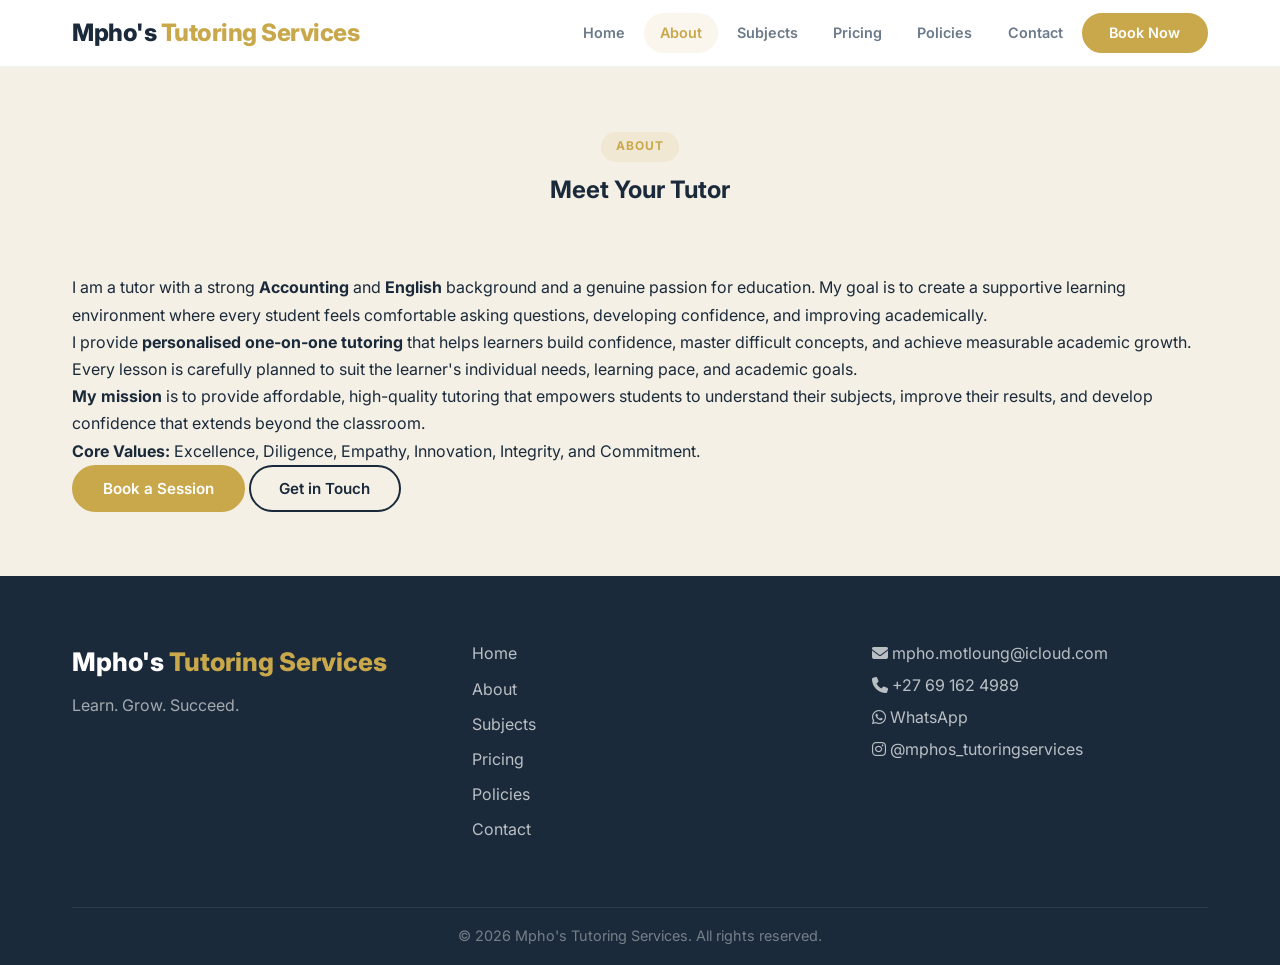
==== commit a4bdc928: "Update about.html" ====
--- a/about.html
+++ b/about.html
@@ -13,12 +13,11 @@
 </head>
 <body>
 
-    <!-- ========== NAVIGATION ========== -->
     <header role="banner">
         <nav class="nav-container" role="navigation" aria-label="Main Navigation">
             <div class="nav-logo">
                 <a href="index.html" aria-label="Homepage">
-                    <span class="logo-text">Mpho's <span>Tutoring</span></span>
+                    <span class="logo-text">Mpho's <span>Tutoring Services</span></span>
                 </a>
             </div>
             <button class="nav-toggle" aria-label="Toggle navigation menu" aria-expanded="false">
@@ -38,7 +37,6 @@
         </nav>
     </header>
 
-    <!-- ========== ABOUT CONTENT ========== -->
     <main>
         <section class="section" aria-labelledby="about-title">
             <div class="container">
@@ -71,12 +69,11 @@
         </section>
     </main>
 
-    <!-- ========== FOOTER ========== -->
     <footer role="contentinfo">
         <div class="container">
             <div class="footer-grid">
                 <div class="footer-brand">
-                    <span class="logo-text">Mpho's <span>Tutoring</span></span>
+                    <span class="logo-text">Mpho's <span>Tutoring Services</span></span>
                     <p>Learn. Grow. Succeed.</p>
                 </div>
                 <nav class="footer-nav" aria-label="Footer Navigation">
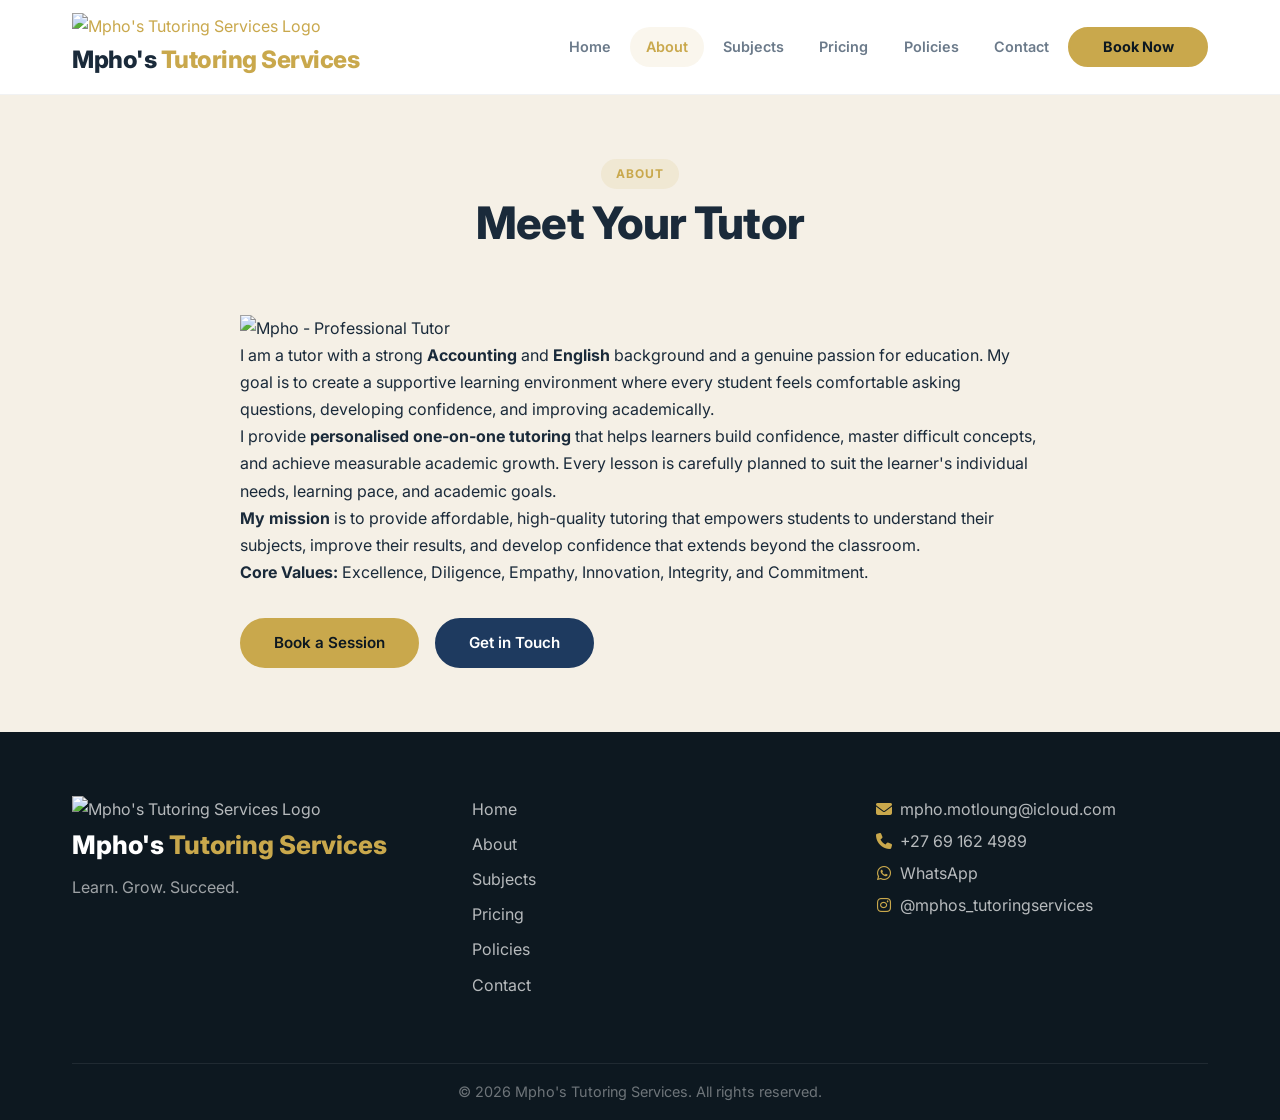
==== commit a6586c25: "Update about.html" ====
--- a/about.html
+++ b/about.html
@@ -17,6 +17,7 @@
         <nav class="nav-container" role="navigation" aria-label="Main Navigation">
             <div class="nav-logo">
                 <a href="index.html" aria-label="Homepage">
+                    <img src="images/34f6301b-a230-442c-8cfe-62b6bb9d95e5.webp" alt="Mpho's Tutoring Services Logo" class="logo-image" />
                     <span class="logo-text">Mpho's <span>Tutoring Services</span></span>
                 </a>
             </div>
@@ -46,22 +47,27 @@
                 </div>
 
                 <div class="about-full">
-                    <div class="about-text">
-                        <p>
-                            I am a tutor with a strong <strong>Accounting</strong> and <strong>English</strong> background and a genuine passion for education. My goal is to create a supportive learning environment where every student feels comfortable asking questions, developing confidence, and improving academically.
-                        </p>
-                        <p>
-                            I provide <strong>personalised one-on-one tutoring</strong> that helps learners build confidence, master difficult concepts, and achieve measurable academic growth. Every lesson is carefully planned to suit the learner's individual needs, learning pace, and academic goals.
-                        </p>
-                        <p>
-                            <strong>My mission</strong> is to provide affordable, high-quality tutoring that empowers students to understand their subjects, improve their results, and develop confidence that extends beyond the classroom.
-                        </p>
-                        <p>
-                            <strong>Core Values:</strong> Excellence, Diligence, Empathy, Innovation, Integrity, and Commitment.
-                        </p>
-                        <div class="about-cta">
-                            <a href="book.html" class="btn btn-primary">Book a Session</a>
-                            <a href="contact.html" class="btn btn-outline">Get in Touch</a>
+                    <div class="about-grid-full">
+                        <div class="about-image-full">
+                            <img src="images/IMG_2753.webp" alt="Mpho - Professional Tutor" class="about-tutor-image-full" />
+                        </div>
+                        <div class="about-text-full">
+                            <p>
+                                I am a tutor with a strong <strong>Accounting</strong> and <strong>English</strong> background and a genuine passion for education. My goal is to create a supportive learning environment where every student feels comfortable asking questions, developing confidence, and improving academically.
+                            </p>
+                            <p>
+                                I provide <strong>personalised one-on-one tutoring</strong> that helps learners build confidence, master difficult concepts, and achieve measurable academic growth. Every lesson is carefully planned to suit the learner's individual needs, learning pace, and academic goals.
+                            </p>
+                            <p>
+                                <strong>My mission</strong> is to provide affordable, high-quality tutoring that empowers students to understand their subjects, improve their results, and develop confidence that extends beyond the classroom.
+                            </p>
+                            <p>
+                                <strong>Core Values:</strong> Excellence, Diligence, Empathy, Innovation, Integrity, and Commitment.
+                            </p>
+                            <div class="about-cta">
+                                <a href="book.html" class="btn btn-primary">Book a Session</a>
+                                <a href="contact.html" class="btn btn-secondary">Get in Touch</a>
+                            </div>
                         </div>
                     </div>
                 </div>
@@ -73,6 +79,7 @@
         <div class="container">
             <div class="footer-grid">
                 <div class="footer-brand">
+                    <img src="images/34f6301b-a230-442c-8cfe-62b6bb9d95e5.webp" alt="Mpho's Tutoring Services Logo" class="footer-logo" />
                     <span class="logo-text">Mpho's <span>Tutoring Services</span></span>
                     <p>Learn. Grow. Succeed.</p>
                 </div>
--- a/css/style.css
+++ b/css/style.css
@@ -4,6 +4,10 @@
 :root {
     --color-navy: #1A2A3A;
     --color-navy-light: #2C4055;
+    --color-navy-dark: #0D1820;
+    --color-blue-accent: #1E3A5F;
+    --color-blue-light: #3A6B8C;
+    --color-blue-bright: #4A8CB7;
     --color-gold: #C9A84C;
     --color-gold-light: #E2C66E;
     --color-cream: #F5F0E6;
@@ -11,6 +15,8 @@
     --color-white: #FFFFFF;
     --color-gray: #6B7A8A;
     --color-text: #1A2A3A;
+    --color-error: #C0392B;
+    --color-success: #27AE60;
 
     --font-primary: 'Inter', -apple-system, BlinkMacSystemFont, 'Segoe UI', Roboto, sans-serif;
 
@@ -25,6 +31,7 @@
     --radius-sm: 6px;
     --shadow: 0 4px 20px rgba(26, 42, 58, 0.08);
     --shadow-hover: 0 8px 30px rgba(26, 42, 58, 0.15);
+    --shadow-lg: 0 12px 40px rgba(26, 42, 58, 0.20);
 
     --transition: 0.3s cubic-bezier(0.4, 0, 0.2, 1);
 }
@@ -105,12 +112,14 @@
     margin-bottom: var(--spacing-sm);
 }
 
+.section-header h1,
 .section-header h2 {
     font-size: clamp(2rem, 4vw, 2.8rem);
     font-weight: 800;
     letter-spacing: -0.02em;
     line-height: 1.2;
     margin-bottom: var(--spacing-sm);
+    color: var(--color-navy);
 }
 
 .section-header p {
@@ -133,7 +142,7 @@
     font-family: var(--font-primary);
     font-weight: 600;
     font-size: 0.95rem;
-    padding: 0.7rem 1.8rem;
+    padding: 0.75rem 2rem;
     border-radius: 50px;
     border: 2px solid transparent;
     cursor: pointer;
@@ -141,11 +150,12 @@
     text-align: center;
     text-decoration: none;
     line-height: 1.4;
+    min-width: 140px;
 }
 
 .btn-primary {
     background: var(--color-gold);
-    color: var(--color-white);
+    color: var(--color-navy-dark);
     border-color: var(--color-gold);
 }
 
@@ -153,40 +163,67 @@
 .btn-primary:focus-visible {
     background: var(--color-gold-light);
     border-color: var(--color-gold-light);
+    color: var(--color-navy-dark);
     transform: translateY(-2px);
-    box-shadow: 0 8px 25px rgba(201, 168, 76, 0.35);
+    box-shadow: 0 8px 25px rgba(201, 168, 76, 0.4);
 }
 
 .btn-secondary {
-    background: var(--color-navy);
+    background: var(--color-blue-accent);
     color: var(--color-white);
-    border-color: var(--color-navy);
+    border-color: var(--color-blue-accent);
 }
 
 .btn-secondary:hover,
 .btn-secondary:focus-visible {
-    background: var(--color-navy-light);
-    border-color: var(--color-navy-light);
+    background: var(--color-blue-light);
+    border-color: var(--color-blue-light);
+    color: var(--color-white);
     transform: translateY(-2px);
-    box-shadow: 0 8px 25px rgba(26, 42, 58, 0.25);
+    box-shadow: 0 8px 25px rgba(30, 58, 95, 0.35);
 }
 
 .btn-outline {
     background: transparent;
-    color: var(--color-navy);
-    border-color: var(--color-navy);
+    color: var(--color-white);
+    border-color: var(--color-white);
 }
 
 .btn-outline:hover,
 .btn-outline:focus-visible {
-    background: var(--color-navy);
+    background: var(--color-white);
+    color: var(--color-navy);
+    transform: translateY(-2px);
+}
+
+.btn-outline-dark {
+    background: transparent;
+    color: var(--color-blue-accent);
+    border-color: var(--color-blue-accent);
+}
+
+.btn-outline-dark:hover,
+.btn-outline-dark:focus-visible {
+    background: var(--color-blue-accent);
     color: var(--color-white);
     transform: translateY(-2px);
+    box-shadow: 0 8px 25px rgba(30, 58, 95, 0.25);
 }
 
 .btn-large {
     padding: 0.9rem 2.4rem;
     font-size: 1.05rem;
+}
+
+.btn-block {
+    display: block;
+    width: 100%;
+}
+
+.btn-small {
+    padding: 0.5rem 1.2rem;
+    font-size: 0.85rem;
+    min-width: auto;
 }
 
 /* ============================
@@ -198,11 +235,13 @@
     padding: var(--spacing-lg);
     box-shadow: var(--shadow);
     transition: all var(--transition);
+    border-top: 4px solid var(--color-blue-accent);
 }
 
 .card:hover {
     transform: translateY(-6px);
     box-shadow: var(--shadow-hover);
+    border-top-color: var(--color-gold);
 }
 
 .card-grid {
@@ -274,15 +313,17 @@
 
 .nav-cta a {
     background: var(--color-gold);
-    color: var(--color-white) !important;
+    color: var(--color-navy-dark) !important;
     padding: 0.5rem 1.6rem !important;
+    font-weight: 700;
 }
 
 .nav-cta a:hover,
 .nav-cta a:focus-visible {
     background: var(--color-gold-light) !important;
-    color: var(--color-white) !important;
+    color: var(--color-navy-dark) !important;
     transform: translateY(-2px);
+    box-shadow: 0 4px 15px rgba(201, 168, 76, 0.3);
 }
 
 /* Hamburger */
@@ -309,9 +350,22 @@
    HERO
    ============================ */
 .hero {
-    background: linear-gradient(135deg, var(--color-cream) 0%, var(--color-white) 100%);
-    padding: var(--spacing-xl) 0;
-    border-bottom: 1px solid rgba(201, 168, 76, 0.15);
+    background: linear-gradient(135deg, var(--color-navy-dark) 0%, var(--color-navy) 30%, var(--color-blue-accent) 60%, var(--color-cream) 100%);
+    padding: var(--spacing-xxl) 0;
+    border-bottom: 3px solid var(--color-gold);
+    position: relative;
+    overflow: hidden;
+}
+
+.hero::before {
+    content: '';
+    position: absolute;
+    top: -50%;
+    right: -20%;
+    width: 60%;
+    height: 200%;
+    background: radial-gradient(circle, rgba(201, 168, 76, 0.08) 0%, transparent 70%);
+    pointer-events: none;
 }
 
 .hero-grid {
@@ -319,6 +373,8 @@
     grid-template-columns: 1fr 1fr;
     gap: var(--spacing-xl);
     align-items: center;
+    position: relative;
+    z-index: 1;
 }
 
 .hero-tagline {
@@ -326,7 +382,7 @@
     font-weight: 600;
     letter-spacing: 0.08em;
     text-transform: uppercase;
-    color: var(--color-gold);
+    color: var(--color-gold-light);
     margin-bottom: var(--spacing-sm);
 }
 
@@ -336,6 +392,7 @@
     line-height: 1.1;
     letter-spacing: -0.03em;
     margin-bottom: var(--spacing-md);
+    color: var(--color-white);
 }
 
 .hero-content h1 span {
@@ -344,7 +401,7 @@
 
 .hero-description {
     font-size: 1.15rem;
-    color: var(--color-gray);
+    color: rgba(255, 255, 255, 0.85);
     max-width: 520px;
     margin-bottom: var(--spacing-lg);
     line-height: 1.8;
@@ -368,22 +425,39 @@
     max-width: 420px;
     background: radial-gradient(circle at 30% 30%, var(--color-gold-light), var(--color-gold));
     border-radius: 50%;
-    opacity: 0.15;
+    opacity: 0.25;
     position: relative;
 }
 
+.hero-decoration::after {
+    content: '';
+    position: absolute;
+    top: 15%;
+    left: 15%;
+    right: 15%;
+    bottom: 15%;
+    border: 2px solid rgba(255, 255, 255, 0.1);
+    border-radius: 50%;
+}
+
 /* ============================
    SUBJECTS
    ============================ */
+.subjects-preview {
+    background: var(--color-cream);
+}
+
 .subject-card .card-icon {
     font-size: 2.4rem;
     margin-bottom: var(--spacing-sm);
+    color: var(--color-gold);
 }
 
 .subject-card h3 {
     font-size: 1.3rem;
     font-weight: 700;
     margin-bottom: 0.2rem;
+    color: var(--color-navy);
 }
 
 .subject-card p {
@@ -398,6 +472,11 @@
     display: inline-flex;
     align-items: center;
     gap: 0.3rem;
+    color: var(--color-blue-accent);
+}
+
+.card-link:hover {
+    color: var(--color-gold);
 }
 
 /* ============================
@@ -415,10 +494,12 @@
     text-align: center;
     padding: var(--spacing-lg);
     position: relative;
+    border-top: 4px solid var(--color-blue-accent);
 }
 
 .pricing-card.featured {
     border: 2px solid var(--color-gold);
+    border-top: 4px solid var(--color-blue-accent);
     background: linear-gradient(180deg, var(--color-white), rgba(201, 168, 76, 0.04));
 }
 
@@ -439,6 +520,7 @@
 .pricing-header h3 {
     font-size: 1.3rem;
     font-weight: 700;
+    color: var(--color-navy);
 }
 
 .pricing-duration {
@@ -465,23 +547,35 @@
     display: flex;
     align-items: center;
     gap: 0.5rem;
-}
-
-.pricing-features li::before {
-    content: "✓";
-    color: var(--color-gold);
-    font-weight: 700;
+    color: var(--color-gray);
+}
+
+.pricing-features li i {
+    color: var(--color-gold);
+    width: 1.2rem;
+    text-align: center;
 }
 
 .pricing-card .btn {
     width: 100%;
 }
 
+.pricing-note {
+    text-align: center;
+    margin-top: var(--spacing-lg);
+    padding: var(--spacing-md);
+    background: var(--color-cream);
+    border-radius: var(--radius);
+    max-width: 600px;
+    margin-left: auto;
+    margin-right: auto;
+}
+
 /* ============================
    ABOUT TEASER
    ============================ */
 .about-teaser {
-    background: var(--color-navy);
+    background: linear-gradient(135deg, var(--color-navy-dark), var(--color-blue-accent), var(--color-navy-light));
     color: var(--color-white);
 }
 
@@ -494,7 +588,7 @@
 }
 
 .about-teaser p {
-    color: rgba(255, 255, 255, 0.8);
+    color: rgba(255, 255, 255, 0.85);
 }
 
 .about-grid {
@@ -512,33 +606,6 @@
     margin-top: var(--spacing-sm);
 }
 
-.about-highlights {
-    display: grid;
-    grid-template-columns: 1fr;
-    gap: var(--spacing-lg);
-}
-
-.highlight-item {
-    text-align: center;
-    background: rgba(255, 255, 255, 0.06);
-    padding: var(--spacing-md);
-    border-radius: var(--radius);
-    border-left: 4px solid var(--color-gold);
-}
-
-.highlight-number {
-    display: block;
-    font-size: 2.8rem;
-    font-weight: 800;
-    color: var(--color-gold);
-    line-height: 1.2;
-}
-
-.highlight-label {
-    font-size: 0.95rem;
-    color: rgba(255, 255, 255, 0.7);
-}
-
 /* ============================
    WHY CHOOSE
    ============================ */
@@ -548,17 +615,24 @@
 
 .why-card {
     text-align: center;
+    border-top: 4px solid var(--color-blue-accent);
+}
+
+.why-card:hover {
+    border-top-color: var(--color-gold);
 }
 
 .why-icon {
     font-size: 2.8rem;
     margin-bottom: var(--spacing-sm);
+    color: var(--color-gold);
 }
 
 .why-card h3 {
     font-size: 1.2rem;
     font-weight: 700;
     margin-bottom: 0.3rem;
+    color: var(--color-navy);
 }
 
 .why-card p {
@@ -567,10 +641,175 @@
 }
 
 /* ============================
+   ABOUT PAGE
+   ============================ */
+.about-full {
+    max-width: 800px;
+    margin: 0 auto;
+}
+
+.about-text p {
+    margin-bottom: var(--spacing-md);
+    font-size: 1.05rem;
+    line-height: 1.8;
+}
+
+.about-cta {
+    display: flex;
+    gap: var(--spacing-md);
+    margin-top: var(--spacing-lg);
+    flex-wrap: wrap;
+}
+
+/* ============================
+   SUBJECTS PAGE
+   ============================ */
+.subjects-full .subject-card {
+    text-align: center;
+}
+
+.subjects-full .subject-card .card-icon {
+    font-size: 3rem;
+    color: var(--color-gold);
+}
+
+.subjects-full .subject-card h2 {
+    font-size: 1.8rem;
+    font-weight: 700;
+    color: var(--color-navy);
+    margin-bottom: 0.2rem;
+}
+
+.subjects-full .subject-card .subject-grade {
+    font-size: 1.1rem;
+    font-weight: 600;
+    color: var(--color-gold);
+    margin-bottom: var(--spacing-md);
+}
+
+.subjects-full .subject-card p {
+    color: var(--color-gray);
+    margin-bottom: var(--spacing-md);
+}
+
+/* ============================
+   POLICIES PAGE
+   ============================ */
+.policies-grid {
+    display: grid;
+    grid-template-columns: repeat(auto-fit, minmax(250px, 1fr));
+    gap: var(--spacing-lg);
+    max-width: 900px;
+    margin: 0 auto;
+}
+
+.policy-card {
+    text-align: center;
+    border-top: 4px solid var(--color-blue-accent);
+}
+
+.policy-card:hover {
+    border-top-color: var(--color-gold);
+}
+
+.policy-icon {
+    font-size: 2.5rem;
+    margin-bottom: var(--spacing-sm);
+    color: var(--color-gold);
+}
+
+.policy-card h2 {
+    font-size: 1.2rem;
+    font-weight: 700;
+    margin-bottom: var(--spacing-sm);
+    color: var(--color-navy);
+}
+
+.policy-card p {
+    color: var(--color-gray);
+    font-size: 0.95rem;
+    line-height: 1.7;
+}
+
+.policies-note {
+    text-align: center;
+    margin-top: var(--spacing-xl);
+    padding: var(--spacing-md);
+    background: var(--color-cream);
+    border-radius: var(--radius);
+    max-width: 600px;
+    margin-left: auto;
+    margin-right: auto;
+}
+
+/* ============================
+   CONTACT PAGE
+   ============================ */
+.contact-grid {
+    display: grid;
+    grid-template-columns: repeat(auto-fit, minmax(220px, 1fr));
+    gap: var(--spacing-lg);
+    max-width: 900px;
+    margin: 0 auto;
+}
+
+.contact-card {
+    text-align: center;
+    padding: var(--spacing-lg);
+    border-top: 4px solid var(--color-blue-accent);
+    transition: all var(--transition);
+    display: block;
+    color: var(--color-text);
+}
+
+.contact-card:hover {
+    transform: translateY(-6px);
+    box-shadow: var(--shadow-hover);
+    border-top-color: var(--color-gold);
+    color: var(--color-text);
+}
+
+.contact-icon {
+    font-size: 2.8rem;
+    margin-bottom: var(--spacing-sm);
+    color: var(--color-gold);
+}
+
+.contact-card h2 {
+    font-size: 1.2rem;
+    font-weight: 700;
+    margin-bottom: 0.2rem;
+    color: var(--color-navy);
+}
+
+.contact-card p {
+    color: var(--color-gray);
+    font-size: 0.95rem;
+    margin-bottom: var(--spacing-sm);
+    word-break: break-all;
+}
+
+.contact-action {
+    display: inline-block;
+    font-weight: 600;
+    color: var(--color-blue-accent);
+    transition: color var(--transition);
+}
+
+.contact-card:hover .contact-action {
+    color: var(--color-gold);
+}
+
+.contact-cta {
+    text-align: center;
+    margin-top: var(--spacing-xl);
+}
+
+/* ============================
    FOOTER
    ============================ */
 footer {
-    background: var(--color-navy);
+    background: var(--color-navy-dark);
     color: rgba(255, 255, 255, 0.7);
     padding: var(--spacing-xl) 0 var(--spacing-md);
 }
@@ -620,10 +859,17 @@
 
 .footer-contact a {
     color: rgba(255, 255, 255, 0.7);
+    transition: color var(--transition);
 }
 
 .footer-contact a:hover,
 .footer-contact a:focus-visible {
+    color: var(--color-gold);
+}
+
+.footer-contact i {
+    width: 1.5rem;
+    text-align: center;
     color: var(--color-gold);
 }
 
@@ -633,6 +879,156 @@
     text-align: center;
     font-size: 0.9rem;
     color: rgba(255, 255, 255, 0.4);
+}
+
+/* ============================
+   BOOKING PAGE
+   ============================ */
+.booking-section {
+    background: var(--color-white);
+    padding: var(--spacing-xl) 0;
+}
+
+.booking-form {
+    max-width: 720px;
+    margin: 0 auto;
+    background: var(--color-cream);
+    padding: var(--spacing-xl);
+    border-radius: var(--radius);
+    box-shadow: var(--shadow);
+}
+
+.required {
+    color: var(--color-error);
+}
+
+.form-group {
+    margin-bottom: var(--spacing-md);
+}
+
+.form-group label {
+    display: block;
+    font-weight: 600;
+    font-size: 0.9rem;
+    margin-bottom: 0.3rem;
+    color: var(--color-navy);
+}
+
+.form-group input,
+.form-group select,
+.form-group textarea {
+    width: 100%;
+    padding: 0.8rem 1rem;
+    font-family: var(--font-primary);
+    font-size: 1rem;
+    border: 2px solid var(--color-cream-dark);
+    border-radius: var(--radius-sm);
+    background: var(--color-white);
+    transition: border-color var(--transition);
+    color: var(--color-text);
+}
+
+.form-group input:focus,
+.form-group select:focus,
+.form-group textarea:focus {
+    outline: none;
+    border-color: var(--color-gold);
+    box-shadow: 0 0 0 3px rgba(201, 168, 76, 0.15);
+}
+
+.form-group textarea {
+    min-height: 120px;
+    resize: vertical;
+}
+
+.form-row {
+    display: grid;
+    grid-template-columns: 1fr 1fr;
+    gap: var(--spacing-md);
+}
+
+.form-actions {
+    display: flex;
+    gap: var(--spacing-md);
+    margin-top: var(--spacing-lg);
+}
+
+.form-actions .btn {
+    flex: 1;
+}
+
+.whatsapp-helper {
+    text-align: center;
+    margin-top: var(--spacing-lg);
+    padding-top: var(--spacing-md);
+    border-top: 1px solid var(--color-cream-dark);
+}
+
+.whatsapp-helper a {
+    display: inline-flex;
+    align-items: center;
+    gap: 0.5rem;
+    font-weight: 600;
+}
+
+.whatsapp-helper i {
+    color: #25D366;
+}
+
+.confirmation {
+    display: none;
+    text-align: center;
+    padding: var(--spacing-xl);
+    background: var(--color-white);
+    border-radius: var(--radius);
+    box-shadow: var(--shadow-lg);
+    max-width: 600px;
+    margin: 0 auto;
+}
+
+.confirmation .confirmation-icon {
+    font-size: 4rem;
+    margin-bottom: var(--spacing-md);
+    color: var(--color-success);
+}
+
+.confirmation h2 {
+    color: var(--color-navy);
+    margin-bottom: var(--spacing-sm);
+}
+
+.confirmation p {
+    color: var(--color-gray);
+    margin-bottom: var(--spacing-md);
+}
+
+.confirmation-actions {
+    margin-top: var(--spacing-md);
+    display: flex;
+    gap: var(--spacing-md);
+    justify-content: center;
+    flex-wrap: wrap;
+}
+
+.error-message {
+    display: none;
+    background: #FEF0EF;
+    color: var(--color-error);
+    padding: var(--spacing-md);
+    border-radius: var(--radius-sm);
+    margin-bottom: var(--spacing-md);
+    border-left: 4px solid var(--color-error);
+    max-width: 720px;
+    margin-left: auto;
+    margin-right: auto;
+}
+
+.error-message.show {
+    display: block;
+}
+
+.error-message i {
+    margin-right: 0.5rem;
 }
 
 /* ============================
@@ -663,8 +1059,8 @@
         text-align: center;
     }
 
-    .about-highlights {
-        grid-template-columns: repeat(3, 1fr);
+    .about-cta {
+        justify-content: center;
     }
 
     .footer-grid {
@@ -730,6 +1126,10 @@
         margin: 0 auto;
     }
 
+    .hero {
+        padding: var(--spacing-xl) 0;
+    }
+
     .hero-content h1 {
         font-size: clamp(2.2rem, 8vw, 3.2rem);
     }
@@ -744,30 +1144,66 @@
         max-width: 400px;
     }
 
-    .about-highlights {
+    .policies-grid {
+        grid-template-columns: 1fr;
+        max-width: 400px;
+        margin: 0 auto;
+    }
+
+    .contact-grid {
+        grid-template-columns: 1fr 1fr;
+    }
+
+    .section {
+        padding: var(--spacing-lg) 0;
+    }
+
+    .booking-form {
+        padding: var(--spacing-md);
+    }
+
+    .form-row {
+        grid-template-columns: 1fr;
+    }
+
+    .form-actions {
+        flex-direction: column;
+    }
+
+    .about-cta {
+        flex-direction: column;
+        align-items: center;
+    }
+
+    .about-cta .btn {
+        width: 100%;
+        max-width: 300px;
+    }
+}
+
+@media (max-width: 480px) {
+    .container {
+        padding: 0 var(--spacing-md);
+    }
+
+    .hero-actions {
+        flex-direction: column;
+        align-items: center;
+    }
+
+    .btn-large {
+        width: 100%;
+        justify-content: center;
+    }
+
+    .contact-grid {
         grid-template-columns: 1fr;
         max-width: 300px;
         margin: 0 auto;
     }
 
-    .section {
-        padding: var(--spacing-lg) 0;
-    }
-}
-
-@media (max-width: 480px) {
-    .container {
-        padding: 0 var(--spacing-md);
-    }
-
-    .hero-actions {
-        flex-direction: column;
-        align-items: center;
-    }
-
-    .btn-large {
-        width: 100%;
-        justify-content: center;
+    .hero-decoration {
+        max-width: 200px;
     }
 }
 
@@ -799,3 +1235,30 @@
     clip: rect(0, 0, 0, 0);
     border: 0;
 }
+
+::-webkit-scrollbar {
+    width: 10px;
+}
+
+::-webkit-scrollbar-track {
+    background: var(--color-cream);
+}
+
+::-webkit-scrollbar-thumb {
+    background: var(--color-blue-accent);
+    border-radius: 5px;
+}
+
+::-webkit-scrollbar-thumb:hover {
+    background: var(--color-gold);
+}
+
+::selection {
+    background: var(--color-gold);
+    color: var(--color-white);
+}
+
+::-moz-selection {
+    background: var(--color-gold);
+    color: var(--color-white);
+}
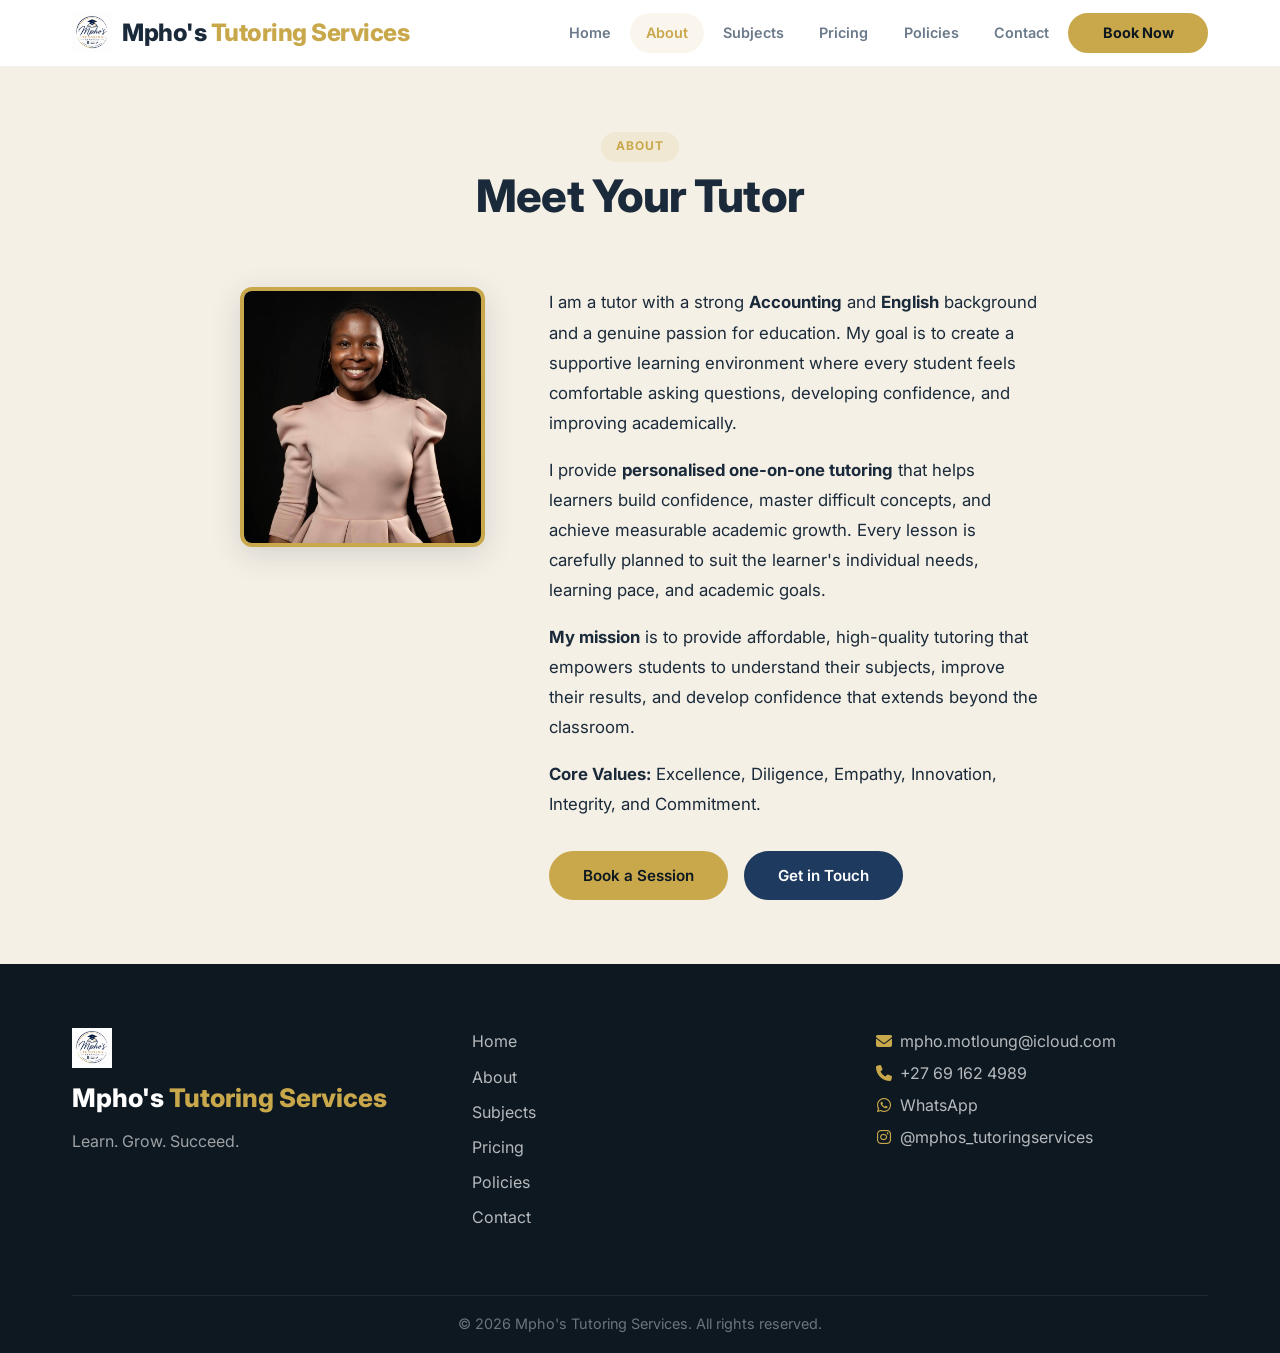
==== commit 658d20ef: "Update about.html" ====
--- a/about.html
+++ b/about.html
@@ -17,7 +17,7 @@
         <nav class="nav-container" role="navigation" aria-label="Main Navigation">
             <div class="nav-logo">
                 <a href="index.html" aria-label="Homepage">
-                    <img src="images/34f6301b-a230-442c-8cfe-62b6bb9d95e5.webp" alt="Mpho's Tutoring Services Logo" class="logo-image" />
+                    <img src="images/34f6301b-a230-442c-8cfe-62b6bb9d95e5.jpeg" alt="Mpho's Tutoring Services Logo" class="logo-image" />
                     <span class="logo-text">Mpho's <span>Tutoring Services</span></span>
                 </a>
             </div>
@@ -49,7 +49,7 @@
                 <div class="about-full">
                     <div class="about-grid-full">
                         <div class="about-image-full">
-                            <img src="images/IMG_2753.webp" alt="Mpho - Professional Tutor" class="about-tutor-image-full" />
+                            <img src="images/d133ad39-0a07-4e2c-af91-ba8bae08f78f.jpeg" alt="Mpho - Professional Tutor" class="about-tutor-image-full" />
                         </div>
                         <div class="about-text-full">
                             <p>
@@ -79,7 +79,7 @@
         <div class="container">
             <div class="footer-grid">
                 <div class="footer-brand">
-                    <img src="images/34f6301b-a230-442c-8cfe-62b6bb9d95e5.webp" alt="Mpho's Tutoring Services Logo" class="footer-logo" />
+                    <img src="images/34f6301b-a230-442c-8cfe-62b6bb9d95e5.jpeg" alt="Mpho's Tutoring Services Logo" class="footer-logo" />
                     <span class="logo-text">Mpho's <span>Tutoring Services</span></span>
                     <p>Learn. Grow. Succeed.</p>
                 </div>
--- a/css/style.css
+++ b/css/style.css
@@ -1262,3 +1262,145 @@
     background: var(--color-gold);
     color: var(--color-white);
 }
+
+/* ============================
+   IMAGE STYLES
+   ============================ */
+
+/* Logo in Navigation */
+.logo-image {
+    height: 40px;
+    width: auto;
+    margin-right: 10px;
+    vertical-align: middle;
+}
+
+.nav-logo a {
+    display: flex;
+    align-items: center;
+}
+
+/* About Page - Tutor Image */
+.about-grid-full {
+    display: grid;
+    grid-template-columns: 1fr 2fr;
+    gap: var(--spacing-xl);
+    align-items: start;
+    max-width: 900px;
+    margin: 0 auto;
+}
+
+.about-image-full {
+    display: flex;
+    justify-content: center;
+}
+
+.about-tutor-image-full {
+    width: 100%;
+    max-width: 300px;
+    height: auto;
+    border-radius: var(--radius);
+    box-shadow: var(--shadow-hover);
+    border: 4px solid var(--color-gold);
+    object-fit: cover;
+}
+
+.about-text-full p {
+    margin-bottom: var(--spacing-md);
+    font-size: 1.05rem;
+    line-height: 1.8;
+}
+
+/* About Teaser - Homepage */
+.about-grid {
+    display: grid;
+    grid-template-columns: 2fr 1fr;
+    gap: var(--spacing-xl);
+    align-items: center;
+}
+
+.about-image {
+    display: flex;
+    justify-content: center;
+}
+
+.about-tutor-image {
+    width: 100%;
+    max-width: 280px;
+    height: auto;
+    border-radius: 50%;
+    box-shadow: var(--shadow-hover);
+    border: 4px solid var(--color-gold);
+    object-fit: cover;
+    aspect-ratio: 1/1;
+}
+
+/* Footer Logo */
+.footer-logo {
+    height: 40px;
+    width: auto;
+    margin-bottom: var(--spacing-sm);
+}
+
+.footer-brand {
+    display: flex;
+    flex-direction: column;
+    align-items: flex-start;
+}
+
+.footer-brand .logo-text {
+    font-size: 1.6rem;
+    font-weight: 800;
+    color: var(--color-white);
+}
+
+.footer-brand .logo-text span {
+    color: var(--color-gold);
+}
+
+/* Responsive Image Styles */
+@media (max-width: 1024px) {
+    .about-grid {
+        grid-template-columns: 1fr;
+        text-align: center;
+    }
+
+    .about-grid-full {
+        grid-template-columns: 1fr;
+        text-align: center;
+    }
+
+    .about-tutor-image {
+        max-width: 200px;
+    }
+
+    .about-tutor-image-full {
+        max-width: 200px;
+    }
+
+    .footer-brand {
+        align-items: center;
+    }
+
+    .footer-logo {
+        margin: 0 auto var(--spacing-sm);
+    }
+}
+
+@media (max-width: 768px) {
+    .logo-image {
+        height: 30px;
+    }
+
+    .about-tutor-image {
+        max-width: 150px;
+    }
+
+    .about-tutor-image-full {
+        max-width: 150px;
+    }
+
+    .footer-logo {
+        height: 30px;
+    }
+}
